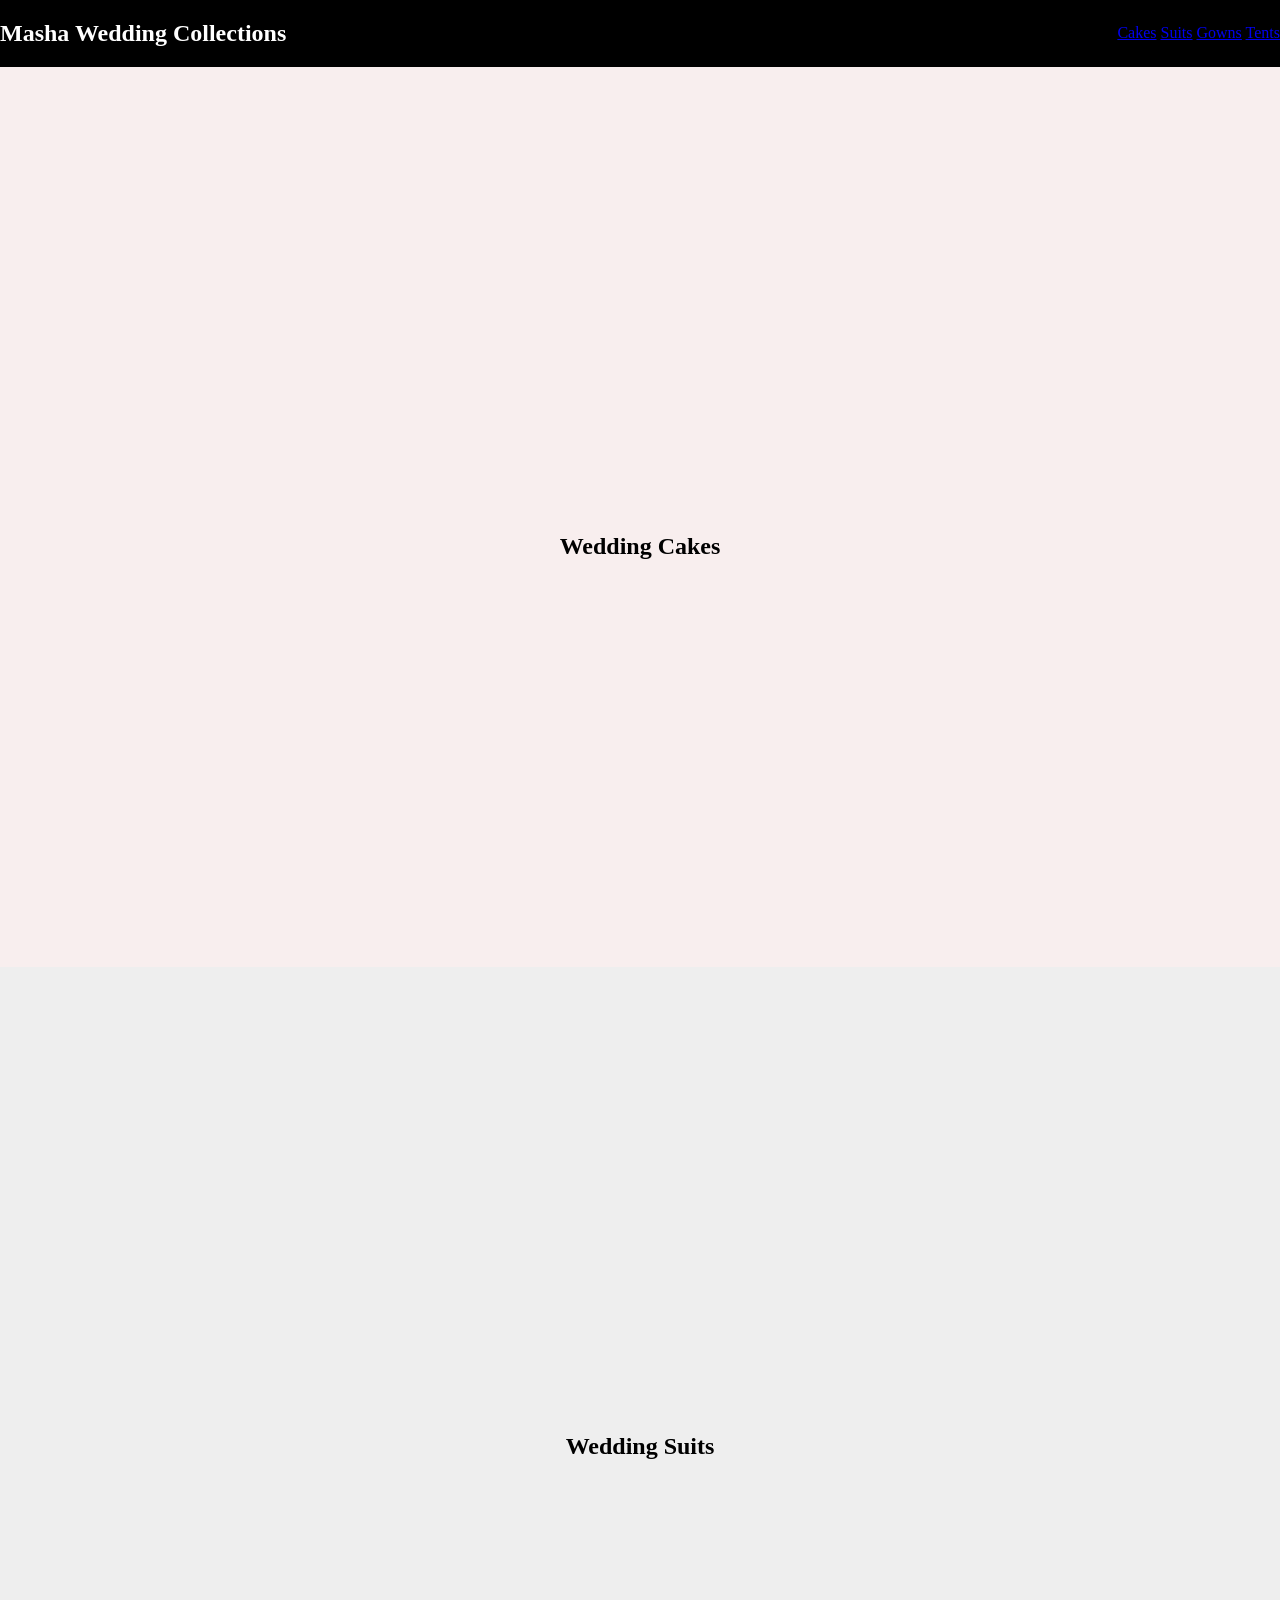
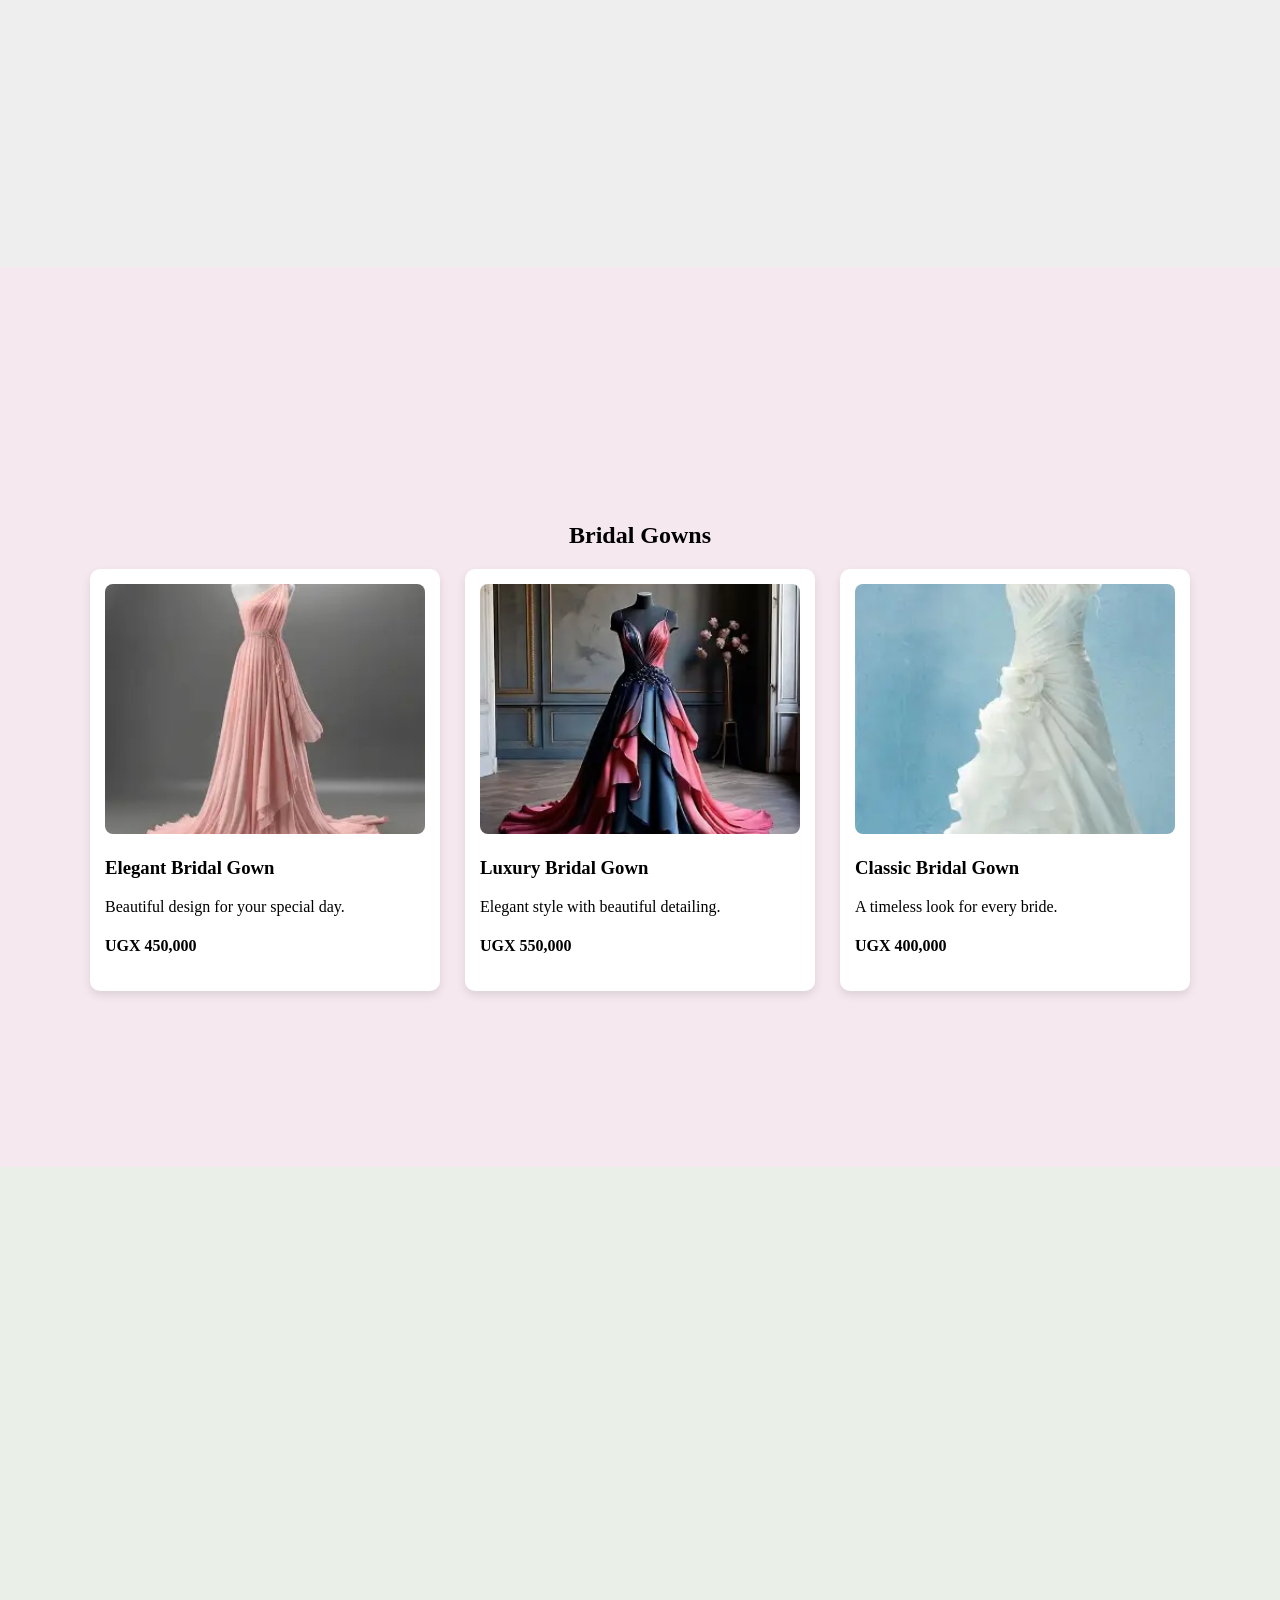
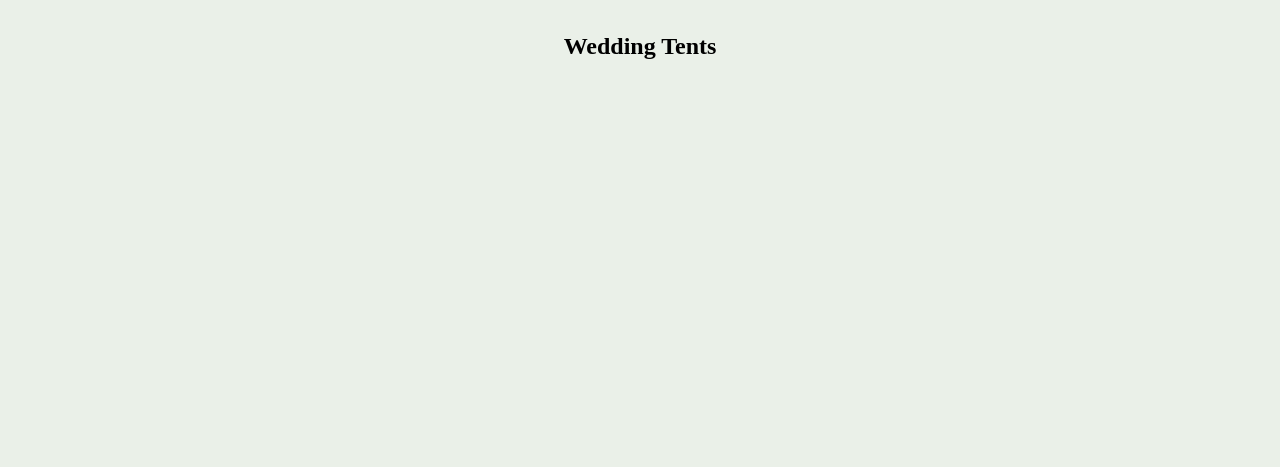
==== collections.html @ 42d1b1e0 "Initial commit: Masha Wedding Collections website" ====
<!DOCTYPE html>
<html lang="en">
<head>
    <meta charset="UTF-8">
    <meta name="viewport" content="width=device-width, initial-scale=1.0">
    <title>Our Collections | Masha Wedding Collections</title>
    <link rel="stylesheet" href="style.css">
</head>
<body>

    <header>
        <h2>Masha Wedding Collections</h2>

        <nav>
            <a href="#cakes">Cakes</a>
            <a href="#suits">Suits</a>
            <a href="#gowns">Gowns</a>
            <a href="#tents">Tents</a>
        </nav>
    </header>

    <main>

        <section id="cakes" class="product-section">
            <h1>Wedding Cakes</h1>
            <!-- Cake products will go here -->
        </section>

        <section id="suits" class="product-section">
            <h1>Wedding Suits</h1>
            <!-- Suit products will go here -->
        </section>

    <section id="gowns" class="product-section">

    <h1>Bridal Gowns</h1>

    <div class="product-grid">

            <div class="product-card">
                <img src="images/im2.jpg" alt="Wedding Gown">
                <h3>Elegant Bridal Gown</h3>
                <p>Beautiful design for your special day.</p>
                <h4>UGX 450,000</h4>
            </div>

            <div class="product-card">
                <img src="images/imag.png" alt="Luxury Wedding Gown">
                <h3>Luxury Bridal Gown</h3>
                <p>Elegant style with beautiful detailing.</p>
                <h4>UGX 550,000</h4>
            </div>

            <div class="product-card">
                <img src="images/image7.png" alt="Classic Wedding Gown">
                <h3>Classic Bridal Gown</h3>
                <p>A timeless look for every bride.</p>
                <h4>UGX 400,000</h4>
            </div>

    </div>

    </section>

        <section id="tents" class="product-section">
            <h1>Wedding Tents</h1>
            <!-- Tent products will go here -->
        </section>

    </main>

</body>
</html>
---- style.css ----
body{
    margin: auto;
    z-index: 1;
}

header {
    display: flex;
    justify-content: space-between;
    align-items: center;
    background-color: black;
    color: white;
}

#logo {
    display: flex;
    align-items: center;
    gap: 10px;
    margin-left: 20px;
}

#logo-image {
    width: 50px;
    height: 50px;
    border-radius: 50%;
}
.nav {
    display: flex;
    gap: 25px;
    margin-right: 20px;
}

.nav a {
    text-decoration: none;
    color: black;
    color: white;
    
}

.collections {
    padding: 60px 5%;
    text-align: center;
}

.collections h2 {
    font-family: Georgia, serif;
    font-size: 32px;
    margin-bottom: 40px;
    color: #8B6F47;
}

.collection-container {
    display: flex;
    justify-content: space-between;
    gap: 25px;
}

.demo {
    flex: 1;
    text-decoration: none;
    color: #333;
    background-color: white;
    border-radius: 10px;
    overflow: hidden;
    box-shadow: 0 4px 12px rgba(0, 0, 0, 0.1);
    transition: transform 0.3s ease;
}

.demo img {
    width: 100%;
    height: 230px;
    object-fit: cover;
    display: block;
}

.demo:hover {
    transform: translateY(-8px);
}

.demo h3 {
    margin-top: 10px;
    font-size: 1.2em;
}

.demo h3 {
    font-family: Georgia, serif;
    font-size: 22px;
    font-weight: 600;
    color: #8B6F47;
    text-transform: uppercase;
    letter-spacing: 2px;
}

.demo p {
    font-family: Arial, sans-serif;
    font-size: 15px;
    line-height: 1.6;
    color: #666;
}

@media (max-width: 768px) {

    .collection-container {
        flex-wrap: wrap;
    }

    .demo {
        flex: 1 1 250px;
    }

}

.hero h1 {
    color: white;
    font-family: Georgia, serif;
    font-size: 45px;
    letter-spacing: 2px;
}

.hero h3 {
    color: #f5d6a0;
    font-family: Georgia, serif;
    font-style: italic;
}

.hero p {
    color: white;
    max-width: 700px;
    line-height: 1.8;
}

.hero {
    min-height: 100vh;
    background-image:
        linear-gradient(rgba(0, 0, 0, 0.5), rgba(0, 0, 0, 0.5)),
        url("images/Uganda elegant wedding sky-blue decoration.jpg");
    background-size: cover;
    background-position: center;
    background-repeat: no-repeat;

    display: flex;
    flex-direction: column;
    justify-content: center;
    align-items: center;
    text-align: center;
    padding: 30px;
    box-sizing: border-box;
}
.hero a {
    display: inline-block;
    padding: 12px 25px;
    text-decoration: none;
    background-color: #b08d57;
    color: white;
    border-radius: 5px;
    margin: 10px;
}

.hero a:hover {
    background-color: #8b6f47;
}

.about {
    padding: 70px 5%;
    text-align: center;
    background-color: #f9f5ef;
}

.about h2 {
    font-family: Georgia, serif;
    font-size: 32px;
    color: #8B6F47;
    margin-bottom: 40px;
}

.about-container {
    display: flex;
    justify-content: space-between;
    gap: 25px;
}

.feature {
    flex: 1;
    padding: 25px;
    background-color: white;
    border-radius: 10px;
    transition: transform 0.3s ease, box-shadow 0.3s ease;
}

.feature:hover {
    transform: translateY(-8px);
    box-shadow: 0 8px 20px rgba(0, 0, 0, 0.15);
}

.feature h3 {
    color: #8B6F47;
    font-family: Georgia, serif;
}

.feature p {
    color: #666;
    line-height: 1.6;
}

.contact {
    padding: 80px 20px;
    background-color: #8B6F47;
    text-align: center;
    color: white;
}

.contact-content {
    max-width: 700px;
    margin: auto;
}

.contact h2 {
    font-family: Georgia, serif;
    font-size: 32px;
    margin-bottom: 20px;
}

.contact p {
    line-height: 1.8;
}

.contact-details {
    margin: 25px 0;
}

.contact-btn {
    display: inline-block;
    padding: 13px 30px;
    background-color: white;
    color: #8B6F47;
    text-decoration: none;
    border-radius: 5px;
    transition: 0.3s ease;
}

.contact-btn:hover {
    background-color: #f5d6a0;
    transform: translateY(-3px);
}

.whatsapp-float {
    position: fixed;
    bottom: 25px;
    right: 25px;

    background-color: #25D366;
    color: white;

    padding: 15px 22px;
    border-radius: 50px;

    text-decoration: none;
    font-weight: bold;

    box-shadow: 0 4px 10px rgba(0, 0, 0, 0.2);

    z-index: 1000;

    transition: 0.3s ease;
}

.whatsapp-float:hover {
    background-color: #50ad09;
    transform: translateY(-5px);
}

.footer {
    background-color: #222;
    color: white;
    padding: 50px 30px 15px;
}

.footer-container {
    display: flex;
    justify-content: space-between;
    gap: 40px;
    flex-wrap: wrap;
}

.footer-container > div {
    flex: 1;
    min-width: 200px;
}

.footer h3 {
    color: #d4af37;
    margin-bottom: 15px;
}

.footer p {
    line-height: 1.6;
    color: #ccc;
}

.footer-links a {
    display: block;
    color: #ccc;
    text-decoration: none;
    margin-bottom: 10px;
}

.footer-links a:hover {
    color: #d4af37;
}

.footer-bottom {
    text-align: center;
    border-top: 1px solid #555;
    margin-top: 35px;
    padding-top: 15px;
}


.product-section {
    min-height: 100vh;
    padding: 100px 40px 40px;
    box-sizing: border-box;

    display: flex;
    flex-direction: column;
    align-items: center;
    justify-content: center;
}

#cakes {
    background-color: #f8eeee;
}

#suits {
    background-color: #eeeeee;
}

#gowns {
    background-color: #f5e8ef;
}

#tents {
    background-color: #eaf0e8;
}

.product-grid {
    display: grid;
    grid-template-columns: repeat(3, 1fr);
    gap: 25px;
    width: 100%;
    max-width: 1100px;
}

.product-card {
    background-color: white;
    padding: 15px;
    border-radius: 10px;
    box-shadow: 0 4px 10px rgba(0, 0, 0, 0.1);

    transition: transform 0.3s ease, box-shadow 0.3s ease;
}

.product-card:hover {
    transform: translateY(-8px);
    box-shadow: 0 10px 20px rgba(0, 0, 0, 0.2);
}

.product-card img {
    width: 100%;
    height: 250px;
    object-fit: cover;
    border-radius: 8px;
}
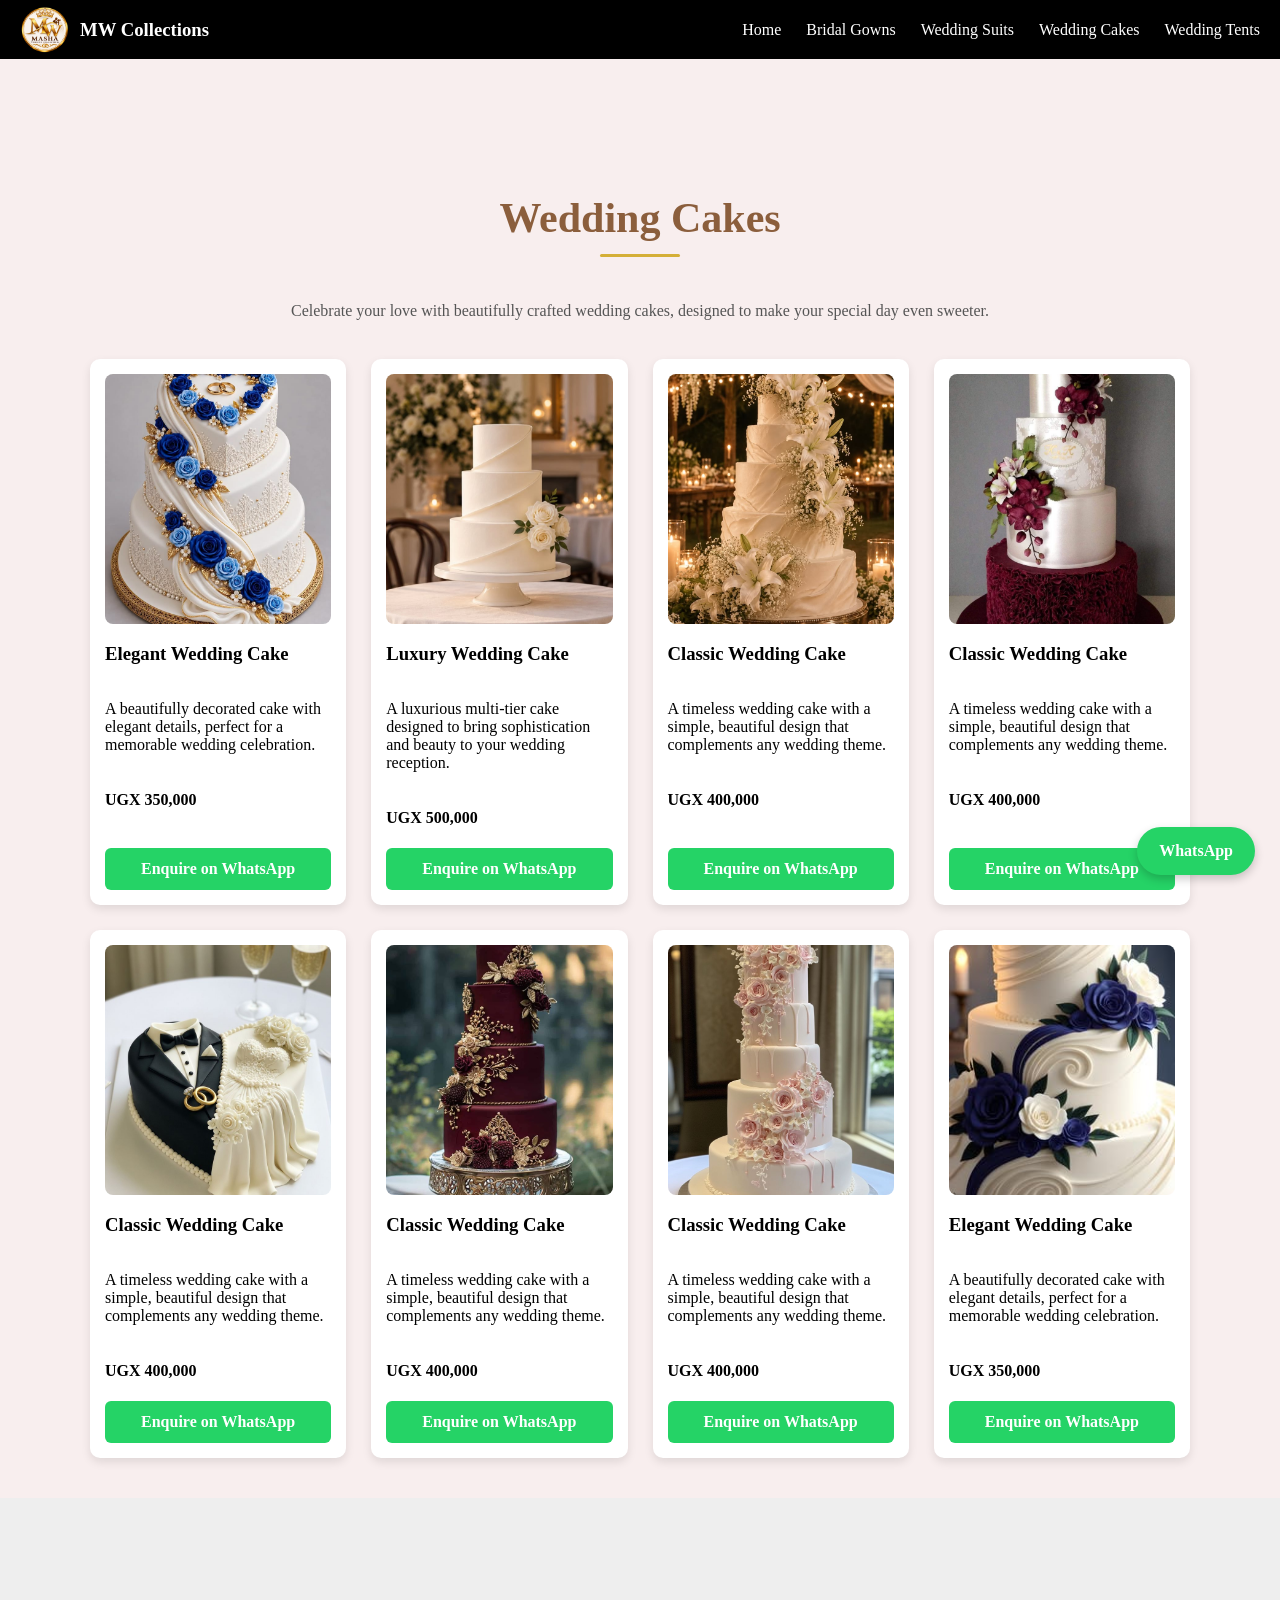
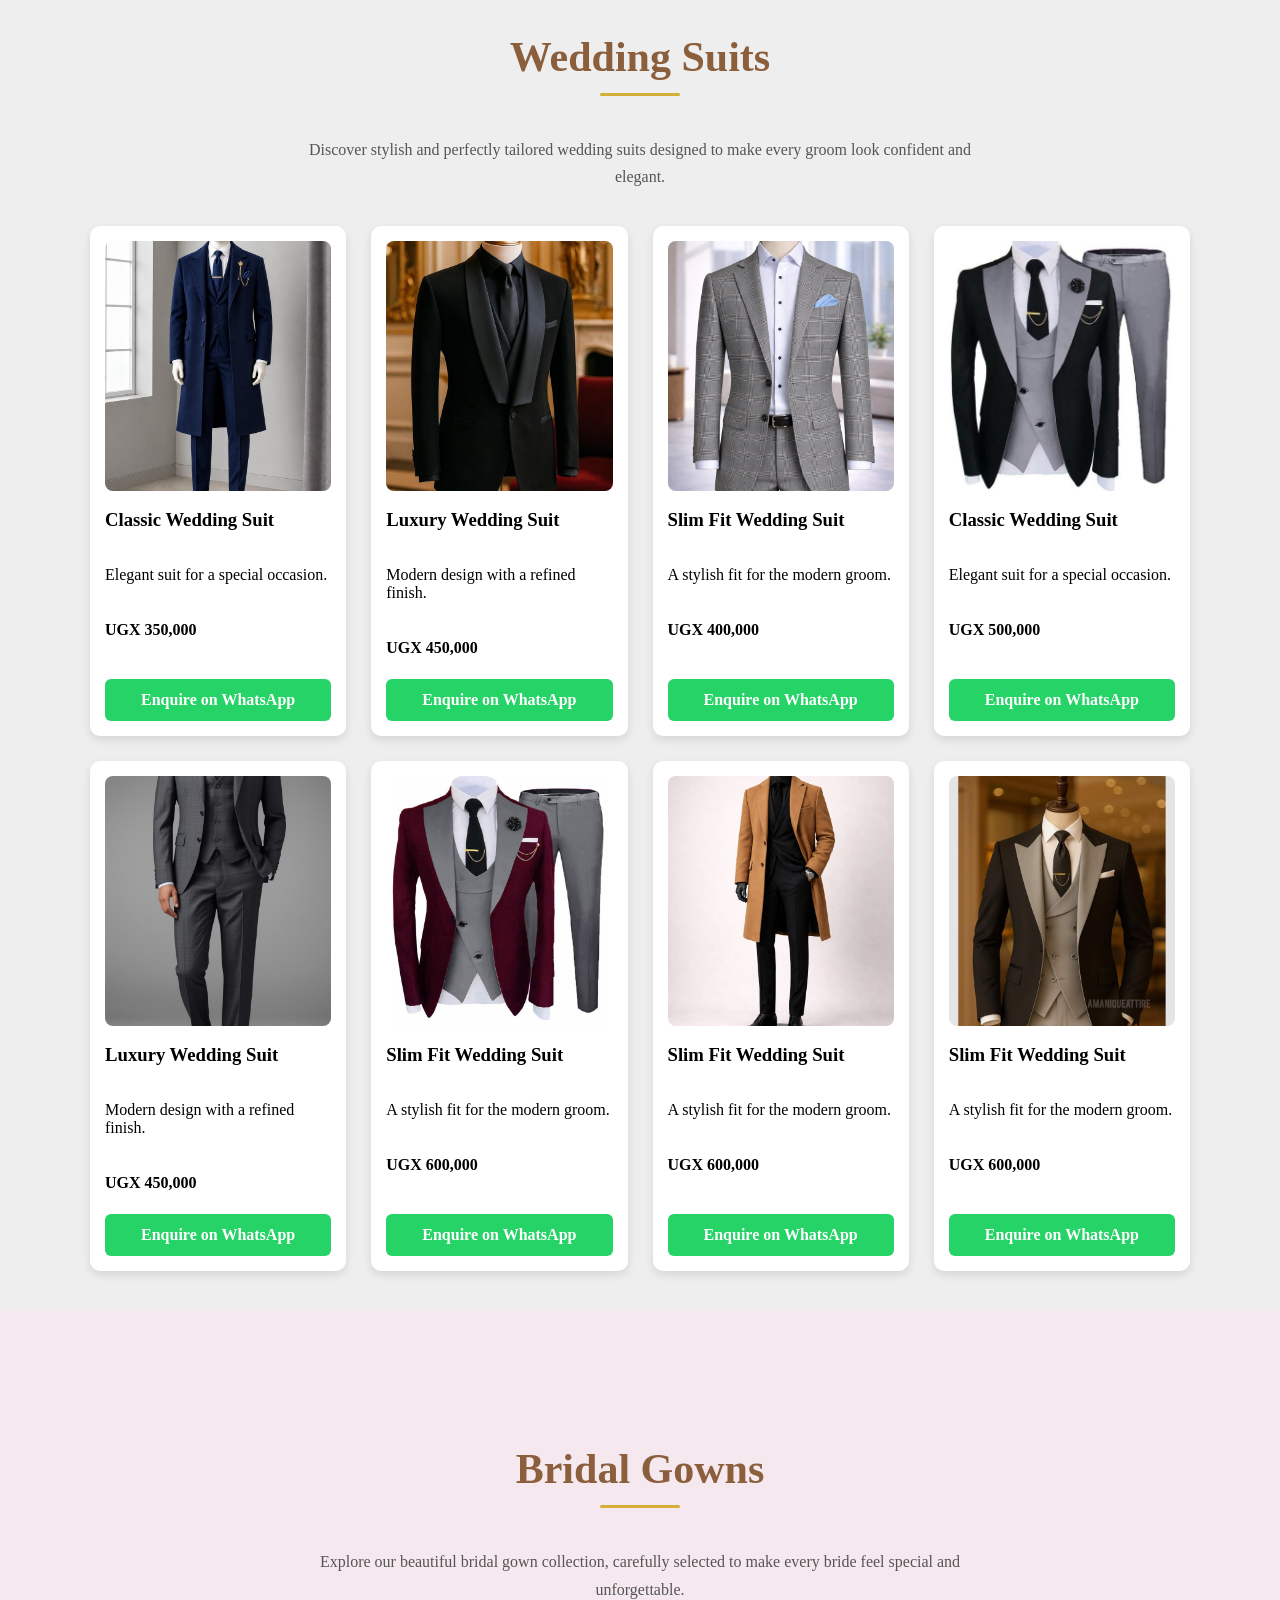
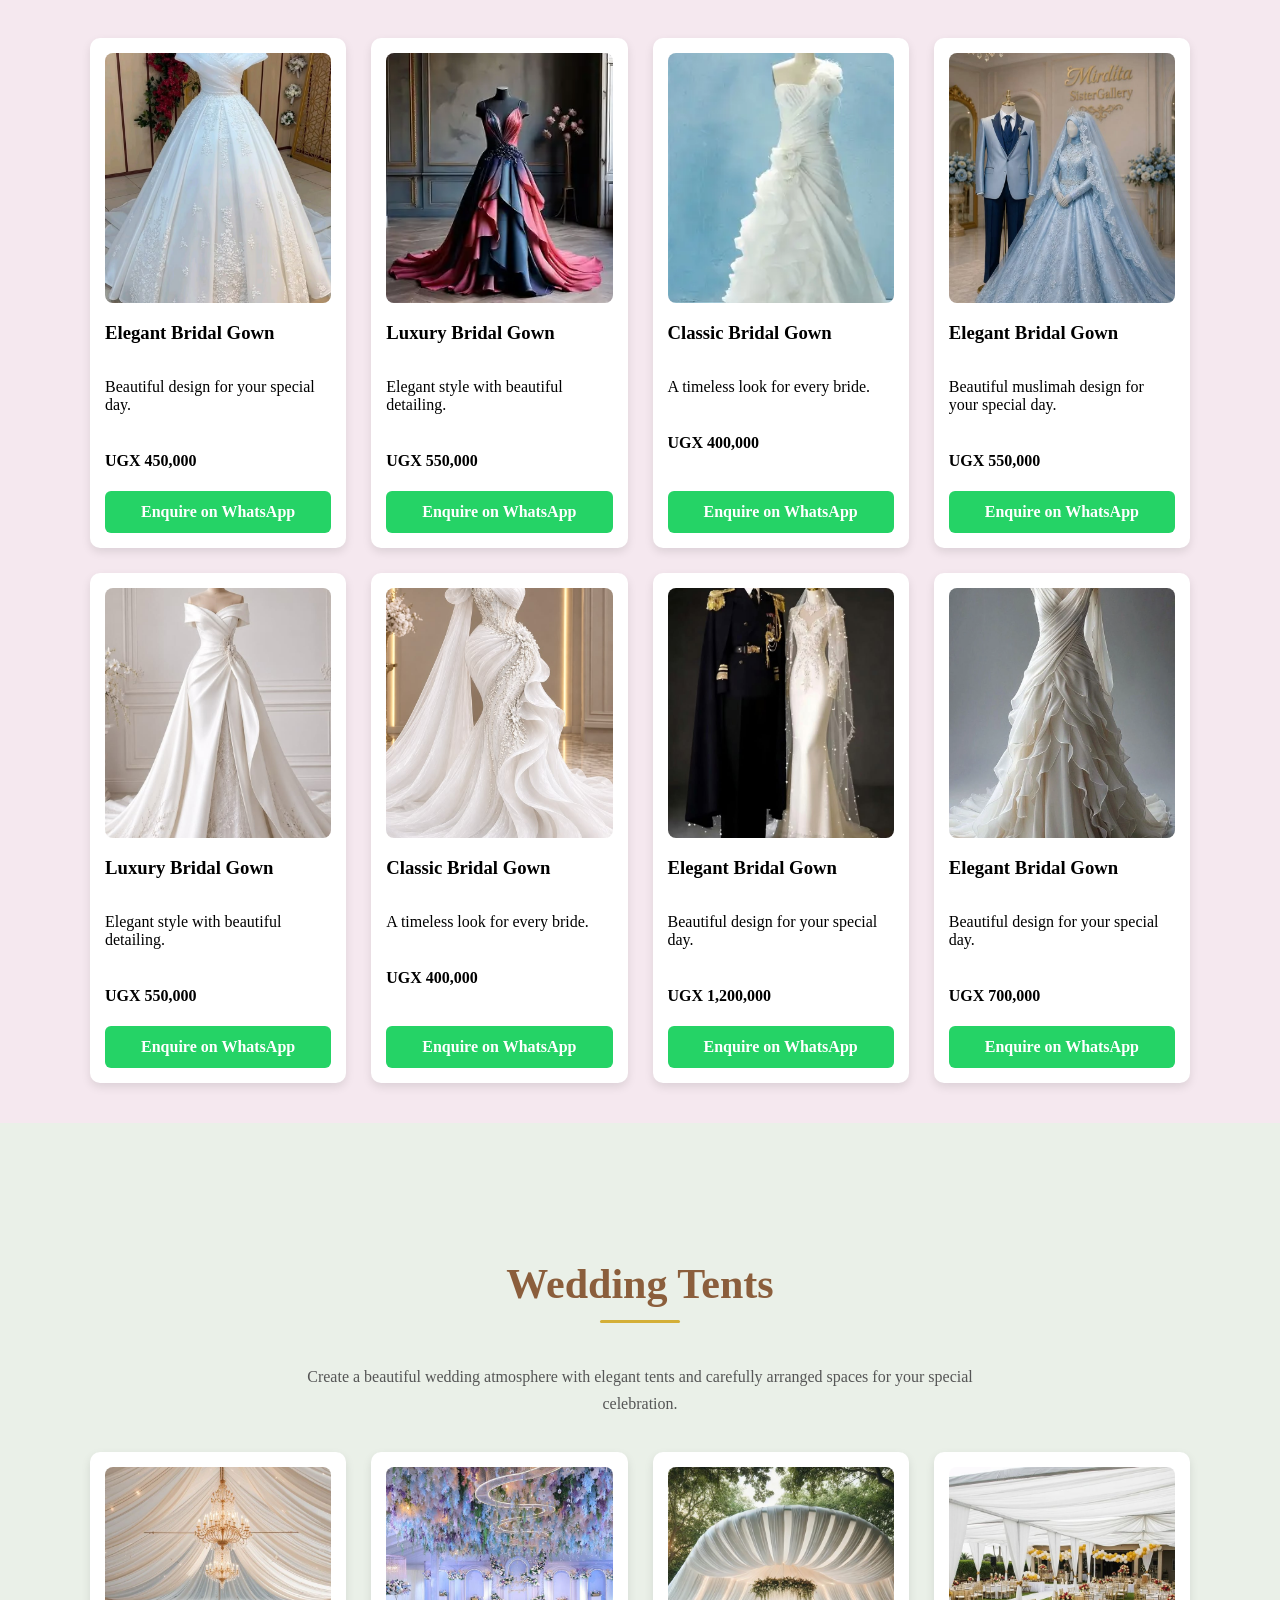
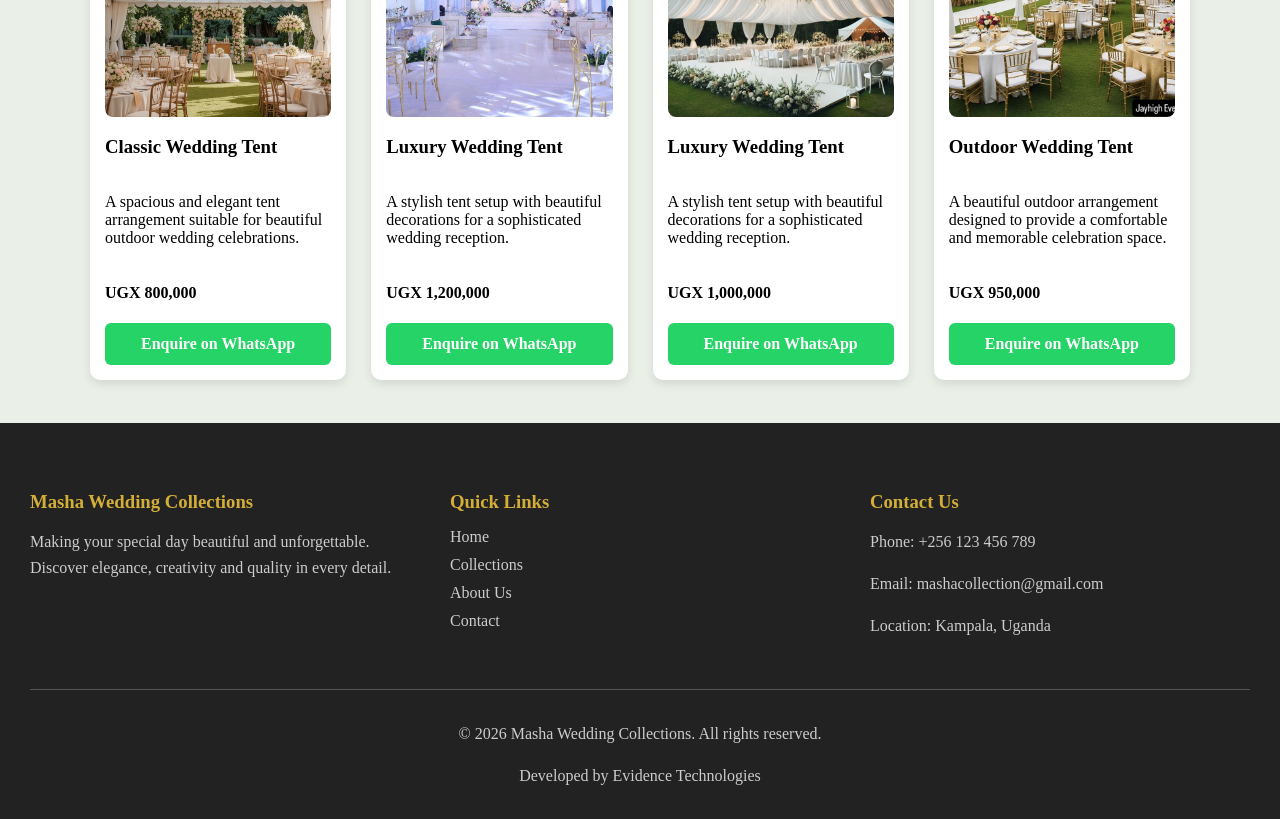
==== commit 649f8174: "Update wedding collections website" ====
--- a/collections.html
+++ b/collections.html
@@ -5,43 +5,274 @@
     <meta name="viewport" content="width=device-width, initial-scale=1.0">
     <title>Our Collections | Masha Wedding Collections</title>
     <link rel="stylesheet" href="style.css">
+    <link rel="icon" href="images/Masha Wedding Crown Emblem.png" type="image/png">
 </head>
 <body>
-
     <header>
-        <h2>Masha Wedding Collections</h2>
-
-        <nav>
-            <a href="#cakes">Cakes</a>
-            <a href="#suits">Suits</a>
-            <a href="#gowns">Gowns</a>
-            <a href="#tents">Tents</a>
+        <div id="logo">
+            <img src="images/Masha Wedding Crown Emblem.png" alt="" id="logo-image">
+            <h3>MW Collections</h3>
+        </div>
+        <nav class="nav">
+            <a href="index.html#home">Home</a>
+            <a href="#gowns">Bridal Gowns</a>
+
+            <a href="#suits">Wedding Suits</a>
+
+            <a href="#cakes">Wedding Cakes</a>
+
+            <a href="#tents">Wedding Tents</a>
         </nav>
     </header>
 
     <main>
 
         <section id="cakes" class="product-section">
-            <h1>Wedding Cakes</h1>
-            <!-- Cake products will go here -->
-        </section>
+
+    <h1 class="reveal">Wedding Cakes</h1>
+    <p class="section-description">
+        Celebrate your love with beautifully crafted wedding cakes,
+        designed to make your special day even sweeter.
+    </p>
+
+    <div class="product-grid">
+
+        <div class="product-card">
+            <img src="images/979110775264175966.jpg" alt="Elegant Wedding Cake">
+            <h3>Elegant Wedding Cake</h3>
+            <p>A beautifully decorated cake with elegant details, perfect for a memorable wedding celebration.</p>
+            <h4>UGX 350,000</h4>
+            <a href="https://wa.me/256748103227?text=Hello%2C%20I%20am%20interested%20in%20the%20Elegant%20Bridal%20Gown."
+            class="enquiry-btn"
+            target="_blank"
+            rel="noopener noreferrer">
+                Enquire on WhatsApp
+            </a>
+        </div>
+
+        <div class="product-card">
+            <img src="images/Wedding cake inspo.jpg" alt="Luxury Wedding Cake">
+            <h3>Luxury Wedding Cake</h3>
+            <p>A luxurious multi-tier cake designed to bring sophistication and beauty to your wedding reception.</p>
+            <h4>UGX 500,000</h4>
+            <a href="https://wa.me/256748103227?text=Hello%2C%20I%20am%20interested%20in%20the%20Elegant%20Bridal%20Gown."
+            class="enquiry-btn"
+            target="_blank"
+            rel="noopener noreferrer">
+                Enquire on WhatsApp
+            </a>
+        </div>
+
+        <div class="product-card">
+            <img src="images/Smooth Wedding Cake for Gift Giving.jpg" alt="Classic Wedding Cake">
+            <h3>Classic Wedding Cake</h3>
+            <p>A timeless wedding cake with a simple, beautiful design that complements any wedding theme.</p>
+            <h4>UGX 400,000</h4>
+            <a href="https://wa.me/256748103227?text=Hello%2C%20I%20am%20interested%20in%20the%20Elegant%20Bridal%20Gown."
+            class="enquiry-btn"
+            target="_blank"
+            rel="noopener noreferrer">
+                Enquire on WhatsApp
+            </a>
+        </div>
+        <div class="product-card">
+            <img src="images/Chic and Elegant Wedding Cake Ideas We are….jpg" alt="Classic Wedding Cake">
+            <h3>Classic Wedding Cake</h3>
+            <p>A timeless wedding cake with a simple, beautiful design that complements any wedding theme.</p>
+            <h4>UGX 400,000</h4>
+            <a href="https://wa.me/256748103227?text=Hello%2C%20I%20am%20interested%20in%20the%20Elegant%20Bridal%20Gown."
+            class="enquiry-btn"
+            target="_blank"
+            rel="noopener noreferrer">
+                Enquire on WhatsApp
+            </a>
+        </div>
+        <div class="product-card">
+            <img src="images\Cake2.jpg" alt="Classic Wedding Cake">
+            <h3>Classic Wedding Cake</h3>
+            <p>A timeless wedding cake with a simple, beautiful design that complements any wedding theme.</p>
+            <h4>UGX 400,000</h4>
+            <a href="https://wa.me/256748103227?text=Hello%2C%20I%20am%20interested%20in%20the%20Elegant%20Bridal%20Gown."
+            class="enquiry-btn"
+            target="_blank"
+            rel="noopener noreferrer">
+                Enquire on WhatsApp
+            </a>
+        </div>
+        <div class="product-card">
+            <img src="images\A Slice of the Past_ 17 Vintage Wedding Cakes for Modern Love Stories.jpg" alt="Classic Wedding Cake">
+            <h3>Classic Wedding Cake</h3>
+            <p>A timeless wedding cake with a simple, beautiful design that complements any wedding theme.</p>
+            <h4>UGX 400,000</h4>
+            <a href="https://wa.me/256748103227?text=Hello%2C%20I%20am%20interested%20in%20the%20Elegant%20Bridal%20Gown."
+            class="enquiry-btn"
+            target="_blank"
+            rel="noopener noreferrer">
+                Enquire on WhatsApp
+            </a>
+        </div>
+        <div class="product-card">
+            <img src="images\100+ Cascading Wedding Bouquet Ideas.jpg" alt="Classic Wedding Cake">
+            <h3>Classic Wedding Cake</h3>
+            <p>A timeless wedding cake with a simple, beautiful design that complements any wedding theme.</p>
+            <h4>UGX 400,000</h4>
+            <a href="https://wa.me/256748103227?text=Hello%2C%20I%20am%20interested%20in%20the%20Elegant%20Bridal%20Gown."
+            class="enquiry-btn" 
+            target="_blank"
+            rel="noopener noreferrer">
+                Enquire on WhatsApp
+            </a>
+        </div>
+        <div class="product-card">
+            <img src="images/806707352052348955.jpg" alt="Elegant Wedding Cake">
+            <h3>Elegant Wedding Cake</h3>
+            <p>A beautifully decorated cake with elegant details, perfect for a memorable wedding celebration.</p>
+            <h4>UGX 350,000</h4>
+            <a href="https://wa.me/256748103227?text=Hello%2C%20I%20am%20interested%20in%20the%20Elegant%20Bridal%20Gown."
+            class="enquiry-btn"
+            target="_blank"
+            rel="noopener noreferrer">
+                Enquire on WhatsApp
+            </a>
+        </div>
+
+    </div>
+    </section>
 
         <section id="suits" class="product-section">
-            <h1>Wedding Suits</h1>
-            <!-- Suit products will go here -->
-        </section>
+
+    <h1 class="reveal">Wedding Suits</h1>
+    <p class="section-description">
+        Discover stylish and perfectly tailored wedding suits
+        designed to make every groom look confident and elegant.
+    </p>
+
+    <div class="product-grid">
+
+        <div class="product-card">
+            <img src="images/Navy color Suit.jpg" alt="Classic Wedding Suit">
+            <h3>Classic Wedding Suit</h3>
+            <p>Elegant suit for a special occasion.</p>
+            <h4>UGX 350,000</h4>
+            <a href="https://wa.me/256748103227?text=Hello%2C%20I%20am%20interested%20in%20the%20Elegant%20Bridal%20Gown."
+            class="enquiry-btn"
+            target="_blank"
+            rel="noopener noreferrer">
+                Enquire on WhatsApp
+            </a>
+        </div>
+
+        <div class="product-card">
+            <img src="images/Classic Black Shawl Lapel Tuxedo _ Elegant Satin Collar Dinner Suit by TEXTHRIVE (1).jpg" alt="Luxury Wedding Suit">
+            <h3>Luxury Wedding Suit</h3>
+            <p>Modern design with a refined finish.</p>
+            <h4>UGX 450,000</h4>
+            <a href="https://wa.me/256748103227?text=Hello%2C%20I%20am%20interested%20in%20the%20Elegant%20Bridal%20Gown."
+            class="enquiry-btn"
+            target="_blank"
+            rel="noopener noreferrer">
+                Enquire on WhatsApp
+            </a>
+        </div>
+
+        <div class="product-card">
+            <img src="images\Suits.jpg" alt="Slim Fit Wedding Suit">
+            <h3>Slim Fit Wedding Suit</h3>
+            <p>A stylish fit for the modern groom.</p>
+            <h4>UGX 400,000</h4>
+            <a href="https://wa.me/256748103227?text=Hello%2C%20I%20am%20interested%20in%20the%20Elegant%20Bridal%20Gown."
+            class="enquiry-btn"
+            target="_blank"
+            rel="noopener noreferrer">
+                Enquire on WhatsApp
+            </a>
+        </div>
+        <div class="product-card">
+            <img src="images/super.jpg" alt="Classic Wedding Suit">
+            <h3>Classic Wedding Suit</h3>
+            <p>Elegant suit for a special occasion.</p>
+            <h4>UGX 500,000</h4>
+            <a href="https://wa.me/256748103227?text=Hello%2C%20I%20am%20interested%20in%20the%20Classic%20Wedding%20Suit."
+                class="enquiry-btn"
+                target="_blank"
+                rel="noopener noreferrer">
+                Enquire on WhatsApp
+            </a>
+        </div>
+        <div class="product-card">
+            <img src="images/Classic Wedding Suits _ One-Button Blazer + Vest for Groomsmen.jpg" alt="Luxury Wedding Suit">
+            <h3>Luxury Wedding Suit</h3>
+            <p>Modern design with a refined finish.</p>
+            <h4>UGX 450,000</h4>
+            <a href="https://wa.me/256748103227?text=Hello%2C%20I%20am%20interested%20in%20the%20Luxury%20Wedding%20Suit."
+                class="enquiry-btn"
+                target="_blank"
+                rel="noopener noreferrer">
+                Enquire on WhatsApp
+            </a>
+        </div>
+        <div class="product-card">
+            <img src="images/Top offer of the season! Men's Luxury Designer….jpg" alt="Slim Fit Wedding Suit">
+            <h3>Slim Fit Wedding Suit</h3>
+            <p>A stylish fit for the modern groom.</p>
+            <h4>UGX 600,000</h4>
+            <a href="https://wa.me/256748103227?text=Hello%2C%20I%20am%20interested%20in%20the%20Slim%20Fit%20Wedding%20Suit."
+                class="enquiry-btn"
+                target="_blank"
+                rel="noopener noreferrer">
+                Enquire on WhatsApp
+            </a>
+        </div>
+        <div class="product-card">
+            <img src="images/817544138650448235.jpg" alt="Slim Fit Wedding Suit">
+            <h3>Slim Fit Wedding Suit</h3>
+            <p>A stylish fit for the modern groom.</p>
+            <h4>UGX 600,000</h4>
+            <a href="https://wa.me/256748103227?text=Hello%2C%20I%20am%20interested%20in%20the%20Slim%20Fit%20Wedding%20Suit."
+                class="enquiry-btn"
+                target="_blank"
+                rel="noopener noreferrer">
+                Enquire on WhatsApp
+            </a>
+        </div>
+        <div class="product-card">
+            <img src="images\876864989966545356.jpg" alt="Slim Fit Wedding Suit">
+            <h3>Slim Fit Wedding Suit</h3>
+            <p>A stylish fit for the modern groom.</p>
+            <h4>UGX 600,000</h4>
+            <a href="https://wa.me/256748103227?text=Hello%2C%20I%20am%20interested%20in%20the%20Slim%20Fit%20Wedding%20Suit."
+                class="enquiry-btn"
+                target="_blank"
+                rel="noopener noreferrer">
+                Enquire on WhatsApp
+            </a>
+        </div>
+
+    </div>
+
+</section>
 
     <section id="gowns" class="product-section">
 
-    <h1>Bridal Gowns</h1>
+    <h1 class="reveal">Bridal Gowns</h1>
+    <p class="section-description">
+        Explore our beautiful bridal gown collection, carefully
+        selected to make every bride feel special and unforgettable.
+    </p>
 
     <div class="product-grid">
 
-            <div class="product-card">
-                <img src="images/im2.jpg" alt="Wedding Gown">
+            <div class="product-card reveal">
+                <img src="images/772085929926061690.jpg" alt="Wedding Gown">
                 <h3>Elegant Bridal Gown</h3>
                 <p>Beautiful design for your special day.</p>
                 <h4>UGX 450,000</h4>
+                <a href="https://wa.me/256748103227?text=Hello%2C%20I%20am%20interested%20in%20the%20Elegant%20Bridal%20Gown."
+                class="enquiry-btn"
+                target="_blank"
+                rel="noopener noreferrer">
+                    Enquire on WhatsApp
+                </a>
             </div>
 
             <div class="product-card">
@@ -49,6 +280,12 @@
                 <h3>Luxury Bridal Gown</h3>
                 <p>Elegant style with beautiful detailing.</p>
                 <h4>UGX 550,000</h4>
+                <a href="https://wa.me/256748103227?text=Hello%2C%20I%20am%20interested%20in%20the%20Luxury%20Bridal%20Gown."
+                class="enquiry-btn"
+                target="_blank"
+                rel="noopener noreferrer">
+                    Enquire on WhatsApp
+                </a>
             </div>
 
             <div class="product-card">
@@ -56,18 +293,206 @@
                 <h3>Classic Bridal Gown</h3>
                 <p>A timeless look for every bride.</p>
                 <h4>UGX 400,000</h4>
+                <a href="https://wa.me/256748103227?text=Hello%2C%20I%20am%20interested%20in%20the%20Elegant%20Bridal%20Gown."
+            class="enquiry-btn"
+            target="_blank"
+            rel="noopener noreferrer">
+                Enquire on WhatsApp
+            </a>
+            </div>
+            <div class="product-card">
+                <img src="images/Wedding dress muslimah.jpg" alt="Wedding Gown">
+                <h3>Elegant Bridal Gown</h3>
+                <p>Beautiful muslimah design for your special day.</p>
+                <h4>UGX 550,000</h4>
+                <a href="https://wa.me/256748103227?text=Hello%2C%20I%20am%20interested%20in%20the%20Elegant%20Bridal%20Gown."
+                class="enquiry-btn"
+                target="_blank"
+                rel="noopener noreferrer">
+                    Enquire on WhatsApp
+                </a>
+            </div>
+
+            <div class="product-card">
+                <img src="images/568368415496621477.jpg" alt="Luxury Wedding Gown">
+                <h3>Luxury Bridal Gown</h3>
+                <p>Elegant style with beautiful detailing.</p>
+                <h4>UGX 550,000</h4>
+                <a href="https://wa.me/256748103227?text=Hello%2C%20I%20am%20interested%20in%20the%20Elegant%20Bridal%20Gown."
+                class="enquiry-btn"
+                target="_blank"
+                rel="noopener noreferrer">
+                    Enquire on WhatsApp
+                </a>
+            </div>
+
+            <div class="product-card">
+                <img src="images/698832067229133248.jpg" alt="Classic Wedding Gown">
+                <h3>Classic Bridal Gown</h3>
+                <p>A timeless look for every bride.</p>
+                <h4>UGX 400,000</h4>
+                <a href="https://wa.me/256748103227?text=Hello%2C%20I%20am%20interested%20in%20the%20Elegant%20Bridal%20Gown."
+                class="enquiry-btn"
+                target="_blank"
+                rel="noopener noreferrer">
+                    Enquire on WhatsApp
+                </a>
+            </div>
+            <div class="product-card">
+                <img src="images\616148792818031139.jpg" alt="Wedding Gown">
+                <h3>Elegant Bridal Gown</h3>
+                <p>Beautiful design for your special day.</p>
+                <h4>UGX 1,200,000</h4>
+                <a href="https://wa.me/256748103227?text=Hello%2C%20I%20am%20interested%20in%20the%20Elegant%20Bridal%20Gown."
+                class="enquiry-btn"
+                target="_blank"
+                rel="noopener noreferrer">
+                    Enquire on WhatsApp
+                </a>
+            </div>
+            <div class="product-card">
+                <img src="images/image6.jpg" alt="Wedding Gown">
+                <h3>Elegant Bridal Gown</h3>
+                <p>Beautiful design for your special day.</p>
+                <h4>UGX 700,000</h4>
+                <a href="https://wa.me/256748103227?text=Hello%2C%20I%20am%20interested%20in%20the%20Elegant%20Bridal%20Gown."
+                class="enquiry-btn"
+                target="_blank"
+                rel="noopener noreferrer">
+                    Enquire on WhatsApp
+                </a>
             </div>
 
     </div>
 
     </section>
-
-        <section id="tents" class="product-section">
-            <h1>Wedding Tents</h1>
-            <!-- Tent products will go here -->
-        </section>
+<section id="tents" class="product-section">
+
+    <h1 class="reveal">Wedding Tents</h1>
+    <p class="section-description">
+        Create a beautiful wedding atmosphere with elegant tents
+        and carefully arranged spaces for your special celebration.
+    </p>
+
+    <div class="product-grid">
+
+        <div class="product-card">
+            <img src="images/959055683217597929.jpg" alt="Classic Wedding Tent">
+            <h3>Classic Wedding Tent</h3>
+            <p>A spacious and elegant tent arrangement suitable for beautiful outdoor wedding celebrations.</p>
+            <h4>UGX 800,000</h4>
+            <a href="https://wa.me/256748103227?text=Hello%2C%20I%20am%20interested%20in%20the%20Elegant%20Bridal%20Gown."
+            class="enquiry-btn"
+            target="_blank"
+            rel="noopener noreferrer">
+                Enquire on WhatsApp
+            </a>
+        </div>
+
+        <div class="product-card">
+            <img src="images/Uganda elegant wedding sky-blue decoration.jpg" alt="Luxury Wedding Tent">
+            <h3>Luxury Wedding Tent</h3>
+            <p>A stylish tent setup with beautiful decorations for a sophisticated wedding reception.</p>
+            <h4>UGX 1,200,000</h4>
+            <a href="https://wa.me/256748103227?text=Hello%2C%20I%20am%20interested%20in%20the%20Elegant%20Bridal%20Gown."
+            class="enquiry-btn"
+            target="_blank"
+            rel="noopener noreferrer">
+                Enquire on WhatsApp
+            </a>
+        </div>
+        <div class="product-card">
+            <img src="images/Wedding Tent.jpg" alt="Luxury Wedding Tent">
+            <h3>Luxury Wedding Tent</h3>
+            <p>A stylish tent setup with beautiful decorations for a sophisticated wedding reception.</p>
+            <h4>UGX 1,000,000</h4>
+            <a href="https://wa.me/256748103227?text=Hello%2C%20I%20am%20interested%20in%20the%20Elegant%20Bridal%20Gown."
+            class="enquiry-btn"
+            target="_blank"
+            rel="noopener noreferrer">
+                Enquire on WhatsApp
+            </a>
+        </div>
+
+        <div class="product-card">
+            <img src="images/The goal when we decorate is not just to make your….jpg" alt="Outdoor Wedding Tent">
+            <h3>Outdoor Wedding Tent</h3>
+            <p>A beautiful outdoor arrangement designed to provide a comfortable and memorable celebration space.</p>
+            <h4>UGX 950,000</h4>
+            <a href="https://wa.me/256748103227?text=Hello%2C%20I%20am%20interested%20in%20the%20Elegant%20Bridal%20Gown."
+            class="enquiry-btn"
+            target="_blank"
+            rel="noopener noreferrer">
+                Enquire on WhatsApp
+            </a>
+        </div>
+
+    </div>
+</section>
 
     </main>
-
+    <footer class="footer">
+    <div class="footer-container">
+
+        <div class="footer-about">
+            <h3>Masha Wedding Collections</h3>
+            <p>Making your special day beautiful and unforgettable. Discover elegance, creativity and quality in every detail.</p>
+        </div>
+
+        <div class="footer-links">
+            <h3>Quick Links</h3>
+            <a href="index.html#home">Home</a>
+            <a href="index.html#collections">Collections</a>
+            <a href="index.html#about">About Us</a>
+            <a href="index.html#contact">Contact</a>
+        </div>
+
+        <div class="footer-contact">
+            <h3>Contact Us</h3>
+            <p>Phone: +256 123 456 789</p>
+            <p>Email: mashacollection@gmail.com</p>
+            <p>Location: Kampala, Uganda</p>
+        </div>
+
+    </div>
+
+    <div class="footer-bottom">
+        <p>&copy; 2026 Masha Wedding Collections. All rights reserved.</p>
+        <p>Developed by Evidence Technologies</p>
+    </div>
+    </footer>
+    <a href="https://wa.me/256748103227?text=Hello%20Masha%20Wedding%20Collections"
+    class="whatsapp-float"
+    target="_blank"
+    rel="noopener noreferrer"
+    aria-label="Contact us on WhatsApp">
+
+        <span>WhatsApp</span>
+
+    </a>
+    <script>
+    const observer = new IntersectionObserver((entries) => {
+
+        entries.forEach((entry) => {
+
+            if (entry.isIntersecting) {
+                entry.target.classList.add("show");
+
+                observer.unobserve(entry.target);
+            }
+
+        });
+
+    }, {
+        threshold: 0.15
+    });
+
+    document.querySelectorAll(".reveal").forEach((element) => {
+        observer.observe(element);
+    });
+</script>
 </body>
-</html>+</html>
+
+
+
--- a/style.css
+++ b/style.css
@@ -9,6 +9,9 @@
     align-items: center;
     background-color: black;
     color: white;
+    position: sticky;
+    top: 0;
+    z-index: 1000;
 }
 
 #logo {
@@ -344,7 +347,7 @@
 
 .product-grid {
     display: grid;
-    grid-template-columns: repeat(3, 1fr);
+    grid-template-columns: repeat(auto-fit, minmax(250px, 1fr));
     gap: 25px;
     width: 100%;
     max-width: 1100px;
@@ -369,4 +372,121 @@
     height: 250px;
     object-fit: cover;
     border-radius: 8px;
+}
+
+.section-description {
+    max-width: 700px;
+    text-align: center;
+    line-height: 1.7;
+    margin: 15px auto 35px;
+    color: #555;
+}
+
+.enquiry-btn {
+    display: inline-block;
+    background-color: #25D366;
+    color: white;
+    text-decoration: none;
+    padding: 12px 18px;
+    border-radius: 6px;
+    font-weight: bold;
+    text-align: center;
+    margin-top: 12px;
+
+    transition: background-color 0.3s ease,
+                transform 0.3s ease;
+}
+
+.enquiry-btn:hover {
+    background-color: #128C7E;
+    transform: translateY(-3px);
+}
+
+.product-card {
+    display: flex;
+    flex-direction: column;
+}
+
+.product-card .enquiry-btn {
+    margin-top: auto;
+}
+
+
+.product-section > h1 {
+    font-size: 42px;
+    font-family: Georgia, serif;
+    font-weight: bold;
+    color: #8b5e3c;
+    text-align: center;
+    margin-bottom: 10px;
+    position: relative;
+    padding-bottom: 15px;
+}
+
+.product-section > h1::after {
+    content: "";
+    display: block;
+    width: 80px;
+    height: 3px;
+    background-color: #d4af37;
+    margin: 12px auto 0;
+    border-radius: 5px;
+}
+
+
+/* Initial hidden state */
+.reveal {
+    opacity: 0;
+    transform: translateY(35px);
+    transition: opacity 0.8s ease, transform 0.8s ease;
+}
+
+/* Visible state */
+.reveal.show {
+    opacity: 1;
+    transform: translateY(0);
+}
+
+.product-card:nth-child(1) {
+    transition-delay: 0.1s;
+}
+
+.product-card:nth-child(2) {
+    transition-delay: 0.25s;
+}
+
+.product-card:nth-child(3) {
+    transition-delay: 0.4s;
+}
+.product-card:nth-child(4) {
+    transition-delay: 0.55s;
+}
+.product-card:nth-child(5) {
+    transition-delay: 0.7s;
+}
+.product-card:nth-child(6) {
+    transition-delay: 0.85s;
+}
+
+
+.product-card {
+    overflow: hidden;
+}
+
+.product-card img {
+    transition: transform 0.5s ease;
+}
+
+.product-card:hover img {
+    transform: scale(1.06);
+}
+
+
+@media (prefers-reduced-motion: reduce) {
+    .reveal,
+    .product-card,
+    .product-card img {
+        transition: none;
+        transform: none;
+    }
 }
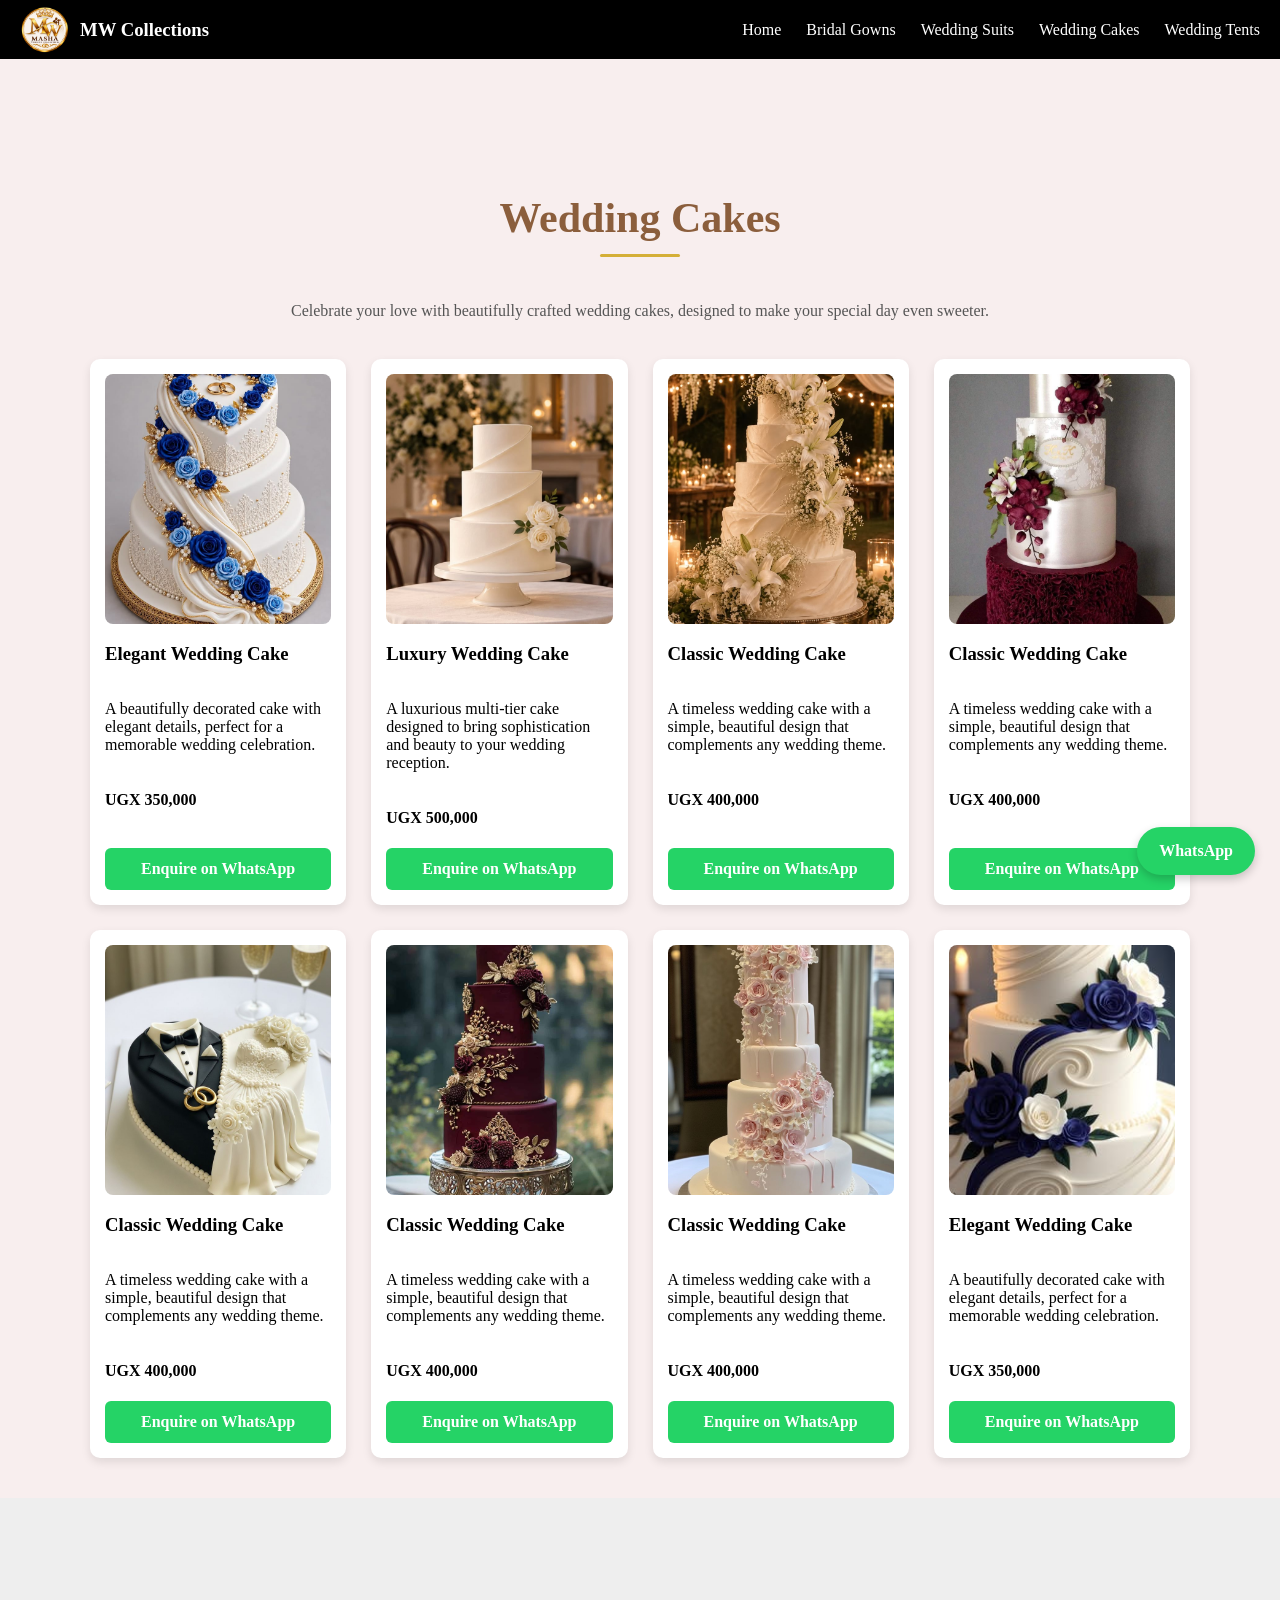
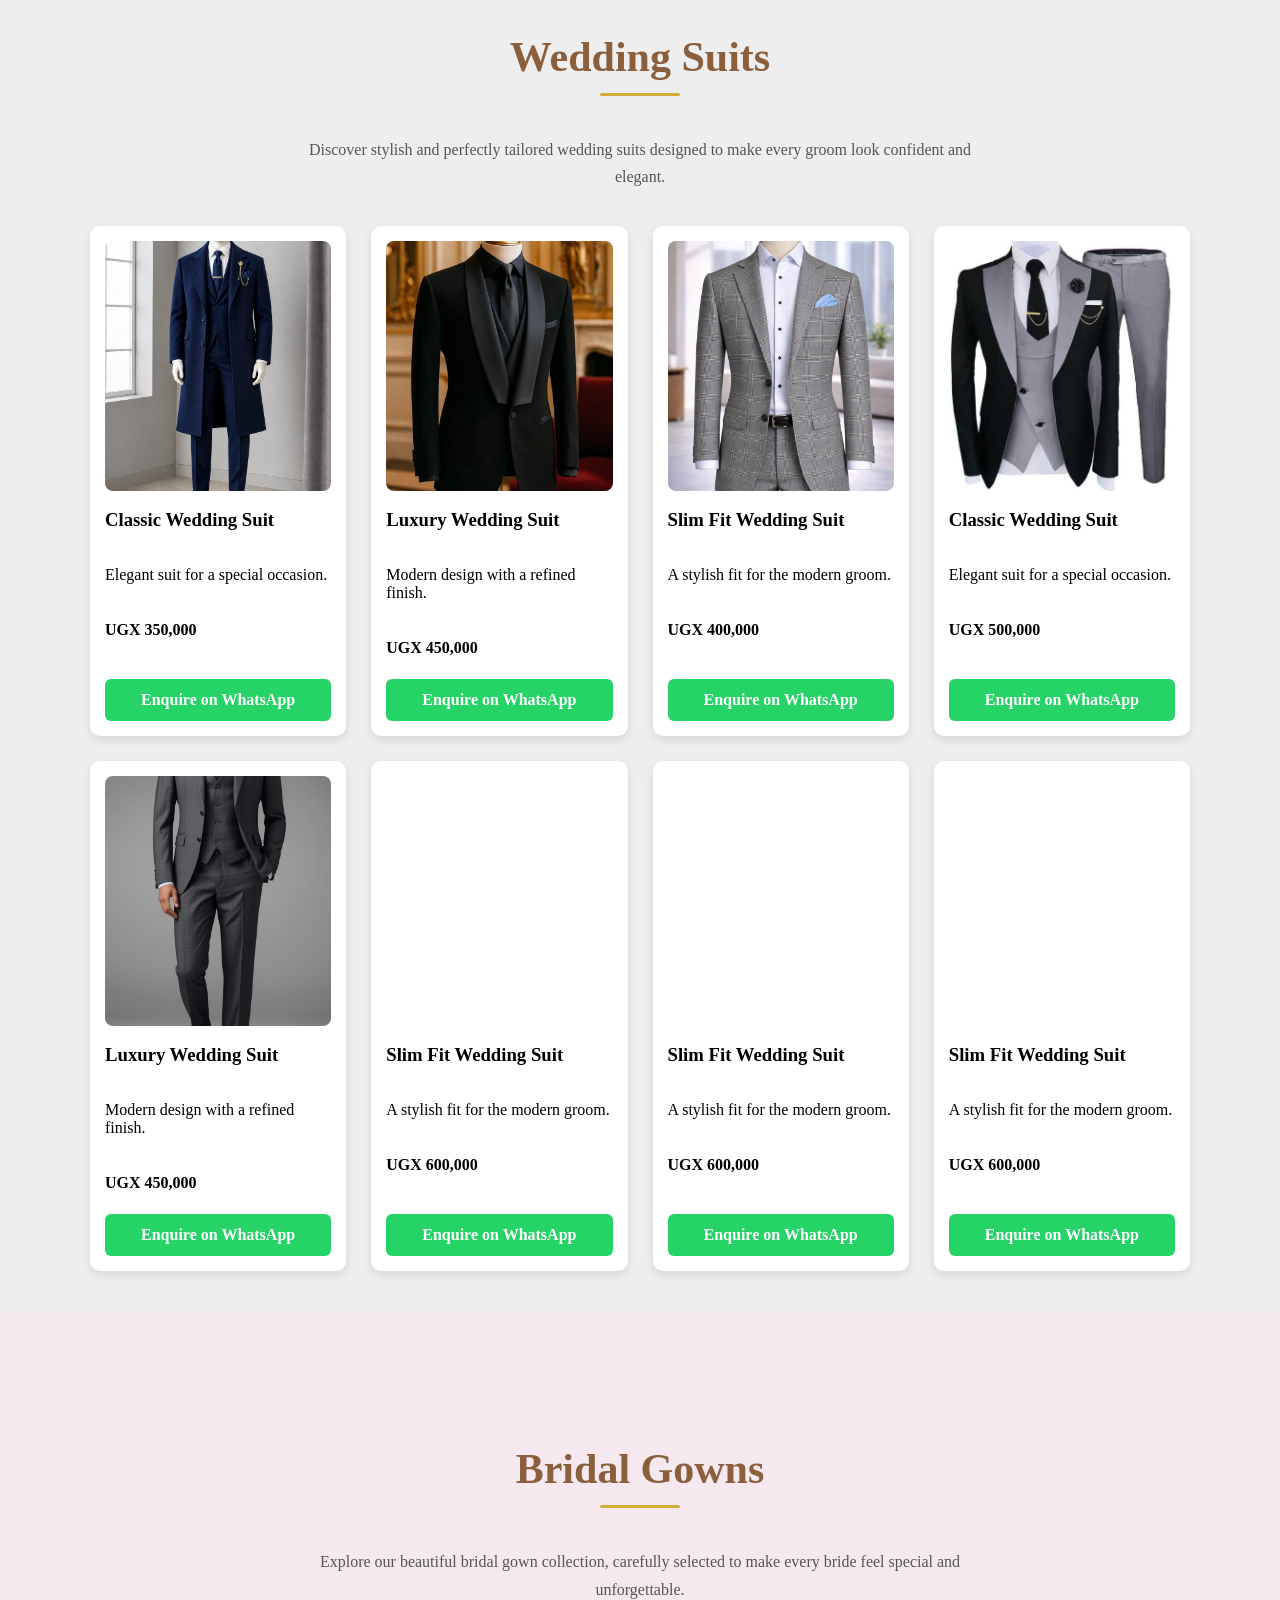
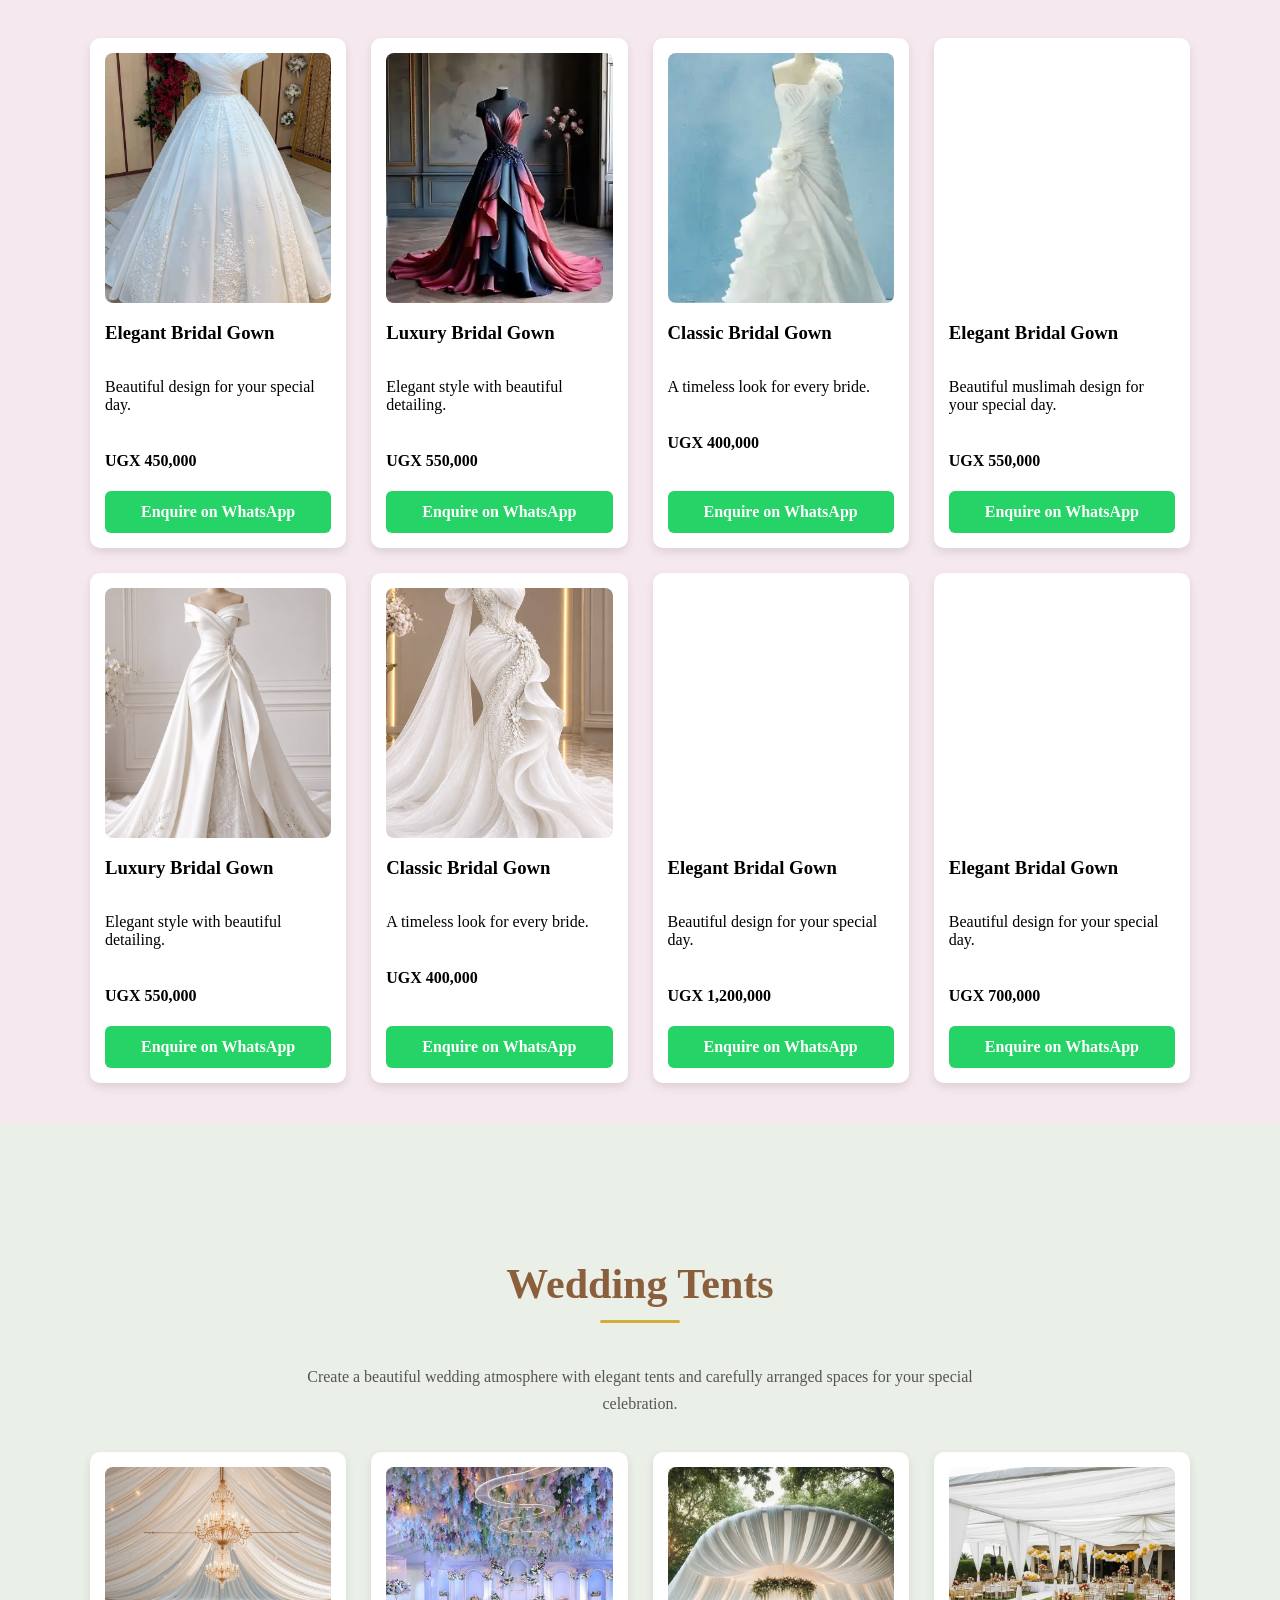
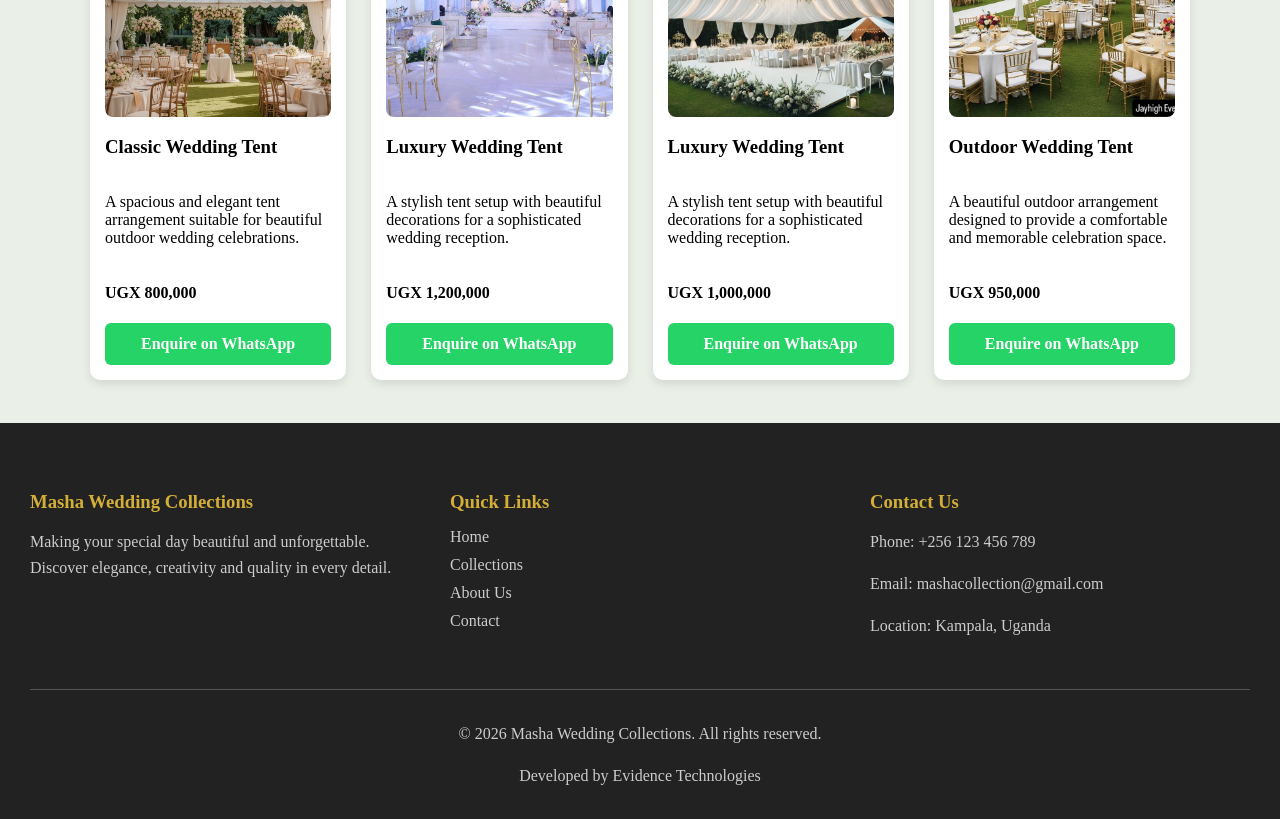
==== commit 093d1eb0: "Improve website responsiveness and image loading" ====
--- a/collections.html
+++ b/collections.html
@@ -38,7 +38,7 @@
     <div class="product-grid">
 
         <div class="product-card">
-            <img src="images/979110775264175966.jpg" alt="Elegant Wedding Cake">
+            <img src="images/979110775264175966.jpg" alt="Elegant Wedding Cake" loading="lazy" decoding="async">
             <h3>Elegant Wedding Cake</h3>
             <p>A beautifully decorated cake with elegant details, perfect for a memorable wedding celebration.</p>
             <h4>UGX 350,000</h4>
@@ -51,7 +51,7 @@
         </div>
 
         <div class="product-card">
-            <img src="images/Wedding cake inspo.jpg" alt="Luxury Wedding Cake">
+            <img src="images/Wedding cake inspo.jpg" alt="Luxury Wedding Cake" loading="lazy" decoding="async">
             <h3>Luxury Wedding Cake</h3>
             <p>A luxurious multi-tier cake designed to bring sophistication and beauty to your wedding reception.</p>
             <h4>UGX 500,000</h4>
@@ -64,7 +64,7 @@
         </div>
 
         <div class="product-card">
-            <img src="images/Smooth Wedding Cake for Gift Giving.jpg" alt="Classic Wedding Cake">
+            <img src="images/Smooth Wedding Cake for Gift Giving.jpg" alt="Classic Wedding Cake" loading="lazy" decoding="async">
             <h3>Classic Wedding Cake</h3>
             <p>A timeless wedding cake with a simple, beautiful design that complements any wedding theme.</p>
             <h4>UGX 400,000</h4>
@@ -76,7 +76,7 @@
             </a>
         </div>
         <div class="product-card">
-            <img src="images/Chic and Elegant Wedding Cake Ideas We are….jpg" alt="Classic Wedding Cake">
+            <img src="images/Chic and Elegant Wedding Cake Ideas We are….jpg" alt="Classic Wedding Cake" loading="lazy" decoding="async">
             <h3>Classic Wedding Cake</h3>
             <p>A timeless wedding cake with a simple, beautiful design that complements any wedding theme.</p>
             <h4>UGX 400,000</h4>
@@ -88,7 +88,7 @@
             </a>
         </div>
         <div class="product-card">
-            <img src="images\Cake2.jpg" alt="Classic Wedding Cake">
+            <img src="images\Cake2.jpg" alt="Classic Wedding Cake" loading="lazy" decoding="async">
             <h3>Classic Wedding Cake</h3>
             <p>A timeless wedding cake with a simple, beautiful design that complements any wedding theme.</p>
             <h4>UGX 400,000</h4>
@@ -100,7 +100,7 @@
             </a>
         </div>
         <div class="product-card">
-            <img src="images\A Slice of the Past_ 17 Vintage Wedding Cakes for Modern Love Stories.jpg" alt="Classic Wedding Cake">
+            <img src="images\A Slice of the Past_ 17 Vintage Wedding Cakes for Modern Love Stories.jpg" alt="Classic Wedding Cake" loading="lazy" decoding="async">
             <h3>Classic Wedding Cake</h3>
             <p>A timeless wedding cake with a simple, beautiful design that complements any wedding theme.</p>
             <h4>UGX 400,000</h4>
@@ -112,7 +112,7 @@
             </a>
         </div>
         <div class="product-card">
-            <img src="images\100+ Cascading Wedding Bouquet Ideas.jpg" alt="Classic Wedding Cake">
+            <img src="images\100+ Cascading Wedding Bouquet Ideas.jpg" alt="Classic Wedding Cake" loading="lazy" decoding="async">
             <h3>Classic Wedding Cake</h3>
             <p>A timeless wedding cake with a simple, beautiful design that complements any wedding theme.</p>
             <h4>UGX 400,000</h4>
@@ -124,7 +124,7 @@
             </a>
         </div>
         <div class="product-card">
-            <img src="images/806707352052348955.jpg" alt="Elegant Wedding Cake">
+            <img src="images/806707352052348955.jpg" alt="Elegant Wedding Cake" loading="lazy" decoding="async">
             <h3>Elegant Wedding Cake</h3>
             <p>A beautifully decorated cake with elegant details, perfect for a memorable wedding celebration.</p>
             <h4>UGX 350,000</h4>
@@ -150,7 +150,7 @@
     <div class="product-grid">
 
         <div class="product-card">
-            <img src="images/Navy color Suit.jpg" alt="Classic Wedding Suit">
+            <img src="images/Navy color Suit.jpg" alt="Classic Wedding Suit" loading="lazy" decoding="async">
             <h3>Classic Wedding Suit</h3>
             <p>Elegant suit for a special occasion.</p>
             <h4>UGX 350,000</h4>
@@ -163,7 +163,7 @@
         </div>
 
         <div class="product-card">
-            <img src="images/Classic Black Shawl Lapel Tuxedo _ Elegant Satin Collar Dinner Suit by TEXTHRIVE (1).jpg" alt="Luxury Wedding Suit">
+            <img src="images/Classic Black Shawl Lapel Tuxedo _ Elegant Satin Collar Dinner Suit by TEXTHRIVE (1).jpg" alt="Luxury Wedding Suit" loading="lazy" decoding="async">
             <h3>Luxury Wedding Suit</h3>
             <p>Modern design with a refined finish.</p>
             <h4>UGX 450,000</h4>
@@ -176,7 +176,7 @@
         </div>
 
         <div class="product-card">
-            <img src="images\Suits.jpg" alt="Slim Fit Wedding Suit">
+            <img src="images\Suits.jpg" alt="Slim Fit Wedding Suit" loading="lazy" decoding="async">
             <h3>Slim Fit Wedding Suit</h3>
             <p>A stylish fit for the modern groom.</p>
             <h4>UGX 400,000</h4>
@@ -188,7 +188,7 @@
             </a>
         </div>
         <div class="product-card">
-            <img src="images/super.jpg" alt="Classic Wedding Suit">
+            <img src="images/super.jpg" alt="Classic Wedding Suit" loading="lazy" decoding="async">
             <h3>Classic Wedding Suit</h3>
             <p>Elegant suit for a special occasion.</p>
             <h4>UGX 500,000</h4>
@@ -200,7 +200,7 @@
             </a>
         </div>
         <div class="product-card">
-            <img src="images/Classic Wedding Suits _ One-Button Blazer + Vest for Groomsmen.jpg" alt="Luxury Wedding Suit">
+            <img src="images/Classic Wedding Suits _ One-Button Blazer + Vest for Groomsmen.jpg" alt="Luxury Wedding Suit" loading="lazy" decoding="async">
             <h3>Luxury Wedding Suit</h3>
             <p>Modern design with a refined finish.</p>
             <h4>UGX 450,000</h4>
@@ -212,7 +212,7 @@
             </a>
         </div>
         <div class="product-card">
-            <img src="images/Top offer of the season! Men's Luxury Designer….jpg" alt="Slim Fit Wedding Suit">
+            <img src="images/Top offer of the season! Men's Luxury Designer….jpg" alt="Slim Fit Wedding Suit" loading="lazy" decoding="async">
             <h3>Slim Fit Wedding Suit</h3>
             <p>A stylish fit for the modern groom.</p>
             <h4>UGX 600,000</h4>
@@ -224,7 +224,7 @@
             </a>
         </div>
         <div class="product-card">
-            <img src="images/817544138650448235.jpg" alt="Slim Fit Wedding Suit">
+            <img src="images/817544138650448235.jpg" alt="Slim Fit Wedding Suit" loading="lazy" decoding="async">
             <h3>Slim Fit Wedding Suit</h3>
             <p>A stylish fit for the modern groom.</p>
             <h4>UGX 600,000</h4>
@@ -236,7 +236,7 @@
             </a>
         </div>
         <div class="product-card">
-            <img src="images\876864989966545356.jpg" alt="Slim Fit Wedding Suit">
+            <img src="images\876864989966545356.jpg" alt="Slim Fit Wedding Suit" loading="lazy" decoding="async">
             <h3>Slim Fit Wedding Suit</h3>
             <p>A stylish fit for the modern groom.</p>
             <h4>UGX 600,000</h4>
@@ -263,7 +263,7 @@
     <div class="product-grid">
 
             <div class="product-card reveal">
-                <img src="images/772085929926061690.jpg" alt="Wedding Gown">
+                <img src="images/772085929926061690.jpg" alt="Wedding Gown" loading="lazy" decoding="async">
                 <h3>Elegant Bridal Gown</h3>
                 <p>Beautiful design for your special day.</p>
                 <h4>UGX 450,000</h4>
@@ -276,7 +276,7 @@
             </div>
 
             <div class="product-card">
-                <img src="images/imag.png" alt="Luxury Wedding Gown">
+                <img src="images/imag.png" alt="Luxury Wedding Gown" loading="lazy" decoding="async">
                 <h3>Luxury Bridal Gown</h3>
                 <p>Elegant style with beautiful detailing.</p>
                 <h4>UGX 550,000</h4>
@@ -289,7 +289,7 @@
             </div>
 
             <div class="product-card">
-                <img src="images/image7.png" alt="Classic Wedding Gown">
+                <img src="images/image7.png" alt="Classic Wedding Gown" loading="lazy" decoding="async">
                 <h3>Classic Bridal Gown</h3>
                 <p>A timeless look for every bride.</p>
                 <h4>UGX 400,000</h4>
@@ -301,7 +301,7 @@
             </a>
             </div>
             <div class="product-card">
-                <img src="images/Wedding dress muslimah.jpg" alt="Wedding Gown">
+                <img src="images/Wedding dress muslimah.jpg" alt="Wedding Gown" loading="lazy" decoding="async">
                 <h3>Elegant Bridal Gown</h3>
                 <p>Beautiful muslimah design for your special day.</p>
                 <h4>UGX 550,000</h4>
@@ -314,7 +314,7 @@
             </div>
 
             <div class="product-card">
-                <img src="images/568368415496621477.jpg" alt="Luxury Wedding Gown">
+                <img src="images/568368415496621477.jpg" alt="Luxury Wedding Gown" loading="lazy" decoding="async">
                 <h3>Luxury Bridal Gown</h3>
                 <p>Elegant style with beautiful detailing.</p>
                 <h4>UGX 550,000</h4>
@@ -327,7 +327,7 @@
             </div>
 
             <div class="product-card">
-                <img src="images/698832067229133248.jpg" alt="Classic Wedding Gown">
+                <img src="images/698832067229133248.jpg" alt="Classic Wedding Gown" loading="lazy" decoding="async">
                 <h3>Classic Bridal Gown</h3>
                 <p>A timeless look for every bride.</p>
                 <h4>UGX 400,000</h4>
@@ -339,7 +339,7 @@
                 </a>
             </div>
             <div class="product-card">
-                <img src="images\616148792818031139.jpg" alt="Wedding Gown">
+                <img src="images\616148792818031139.jpg" alt="Wedding Gown" loading="lazy" decoding="async">
                 <h3>Elegant Bridal Gown</h3>
                 <p>Beautiful design for your special day.</p>
                 <h4>UGX 1,200,000</h4>
@@ -351,7 +351,7 @@
                 </a>
             </div>
             <div class="product-card">
-                <img src="images/image6.jpg" alt="Wedding Gown">
+                <img src="images/image6.jpg" alt="Wedding Gown" loading="lazy" decoding="async">
                 <h3>Elegant Bridal Gown</h3>
                 <p>Beautiful design for your special day.</p>
                 <h4>UGX 700,000</h4>
@@ -377,7 +377,7 @@
     <div class="product-grid">
 
         <div class="product-card">
-            <img src="images/959055683217597929.jpg" alt="Classic Wedding Tent">
+            <img src="images/959055683217597929.jpg" alt="Classic Wedding Tent" loading="lazy" decoding="async">
             <h3>Classic Wedding Tent</h3>
             <p>A spacious and elegant tent arrangement suitable for beautiful outdoor wedding celebrations.</p>
             <h4>UGX 800,000</h4>
@@ -390,7 +390,7 @@
         </div>
 
         <div class="product-card">
-            <img src="images/Uganda elegant wedding sky-blue decoration.jpg" alt="Luxury Wedding Tent">
+            <img src="images/Uganda elegant wedding sky-blue decoration.jpg" alt="Luxury Wedding Tent" loading="lazy" decoding="async">
             <h3>Luxury Wedding Tent</h3>
             <p>A stylish tent setup with beautiful decorations for a sophisticated wedding reception.</p>
             <h4>UGX 1,200,000</h4>
@@ -402,7 +402,7 @@
             </a>
         </div>
         <div class="product-card">
-            <img src="images/Wedding Tent.jpg" alt="Luxury Wedding Tent">
+            <img src="images/Wedding Tent.jpg" alt="Luxury Wedding Tent" loading="lazy" decoding="async">
             <h3>Luxury Wedding Tent</h3>
             <p>A stylish tent setup with beautiful decorations for a sophisticated wedding reception.</p>
             <h4>UGX 1,000,000</h4>
@@ -415,7 +415,7 @@
         </div>
 
         <div class="product-card">
-            <img src="images/The goal when we decorate is not just to make your….jpg" alt="Outdoor Wedding Tent">
+            <img src="images/The goal when we decorate is not just to make your….jpg" alt="Outdoor Wedding Tent" loading="lazy" decoding="async">
             <h3>Outdoor Wedding Tent</h3>
             <p>A beautiful outdoor arrangement designed to provide a comfortable and memorable celebration space.</p>
             <h4>UGX 950,000</h4>
--- a/style.css
+++ b/style.css
@@ -1,492 +1,720 @@
-body{
-    margin: auto;
-    z-index: 1;
+body {
+  margin: auto;
+  z-index: 1;
 }
 
 header {
-    display: flex;
-    justify-content: space-between;
+  display: flex;
+  justify-content: space-between;
+  align-items: center;
+  background-color: black;
+  color: white;
+  position: sticky;
+  top: 0;
+  z-index: 1000;
+}
+
+#logo {
+  display: flex;
+  align-items: center;
+  gap: 10px;
+  margin-left: 20px;
+}
+
+#logo-image {
+  width: 50px;
+  height: 50px;
+  border-radius: 50%;
+}
+.nav {
+  display: flex;
+  gap: 25px;
+  margin-right: 20px;
+}
+
+.nav a {
+  text-decoration: none;
+  color: black;
+  color: white;
+}
+
+.collections {
+  padding: 60px 5%;
+  text-align: center;
+}
+
+.collections h2 {
+  font-family: Georgia, serif;
+  font-size: 32px;
+  margin-bottom: 40px;
+  color: #8b6f47;
+}
+
+.collection-container {
+  display: flex;
+  justify-content: space-between;
+  gap: 25px;
+}
+
+.demo {
+  flex: 1;
+  text-decoration: none;
+  color: #333;
+  background-color: white;
+  border-radius: 10px;
+  overflow: hidden;
+  box-shadow: 0 4px 12px rgba(0, 0, 0, 0.1);
+  transition: transform 0.3s ease;
+}
+
+.demo img {
+  width: 100%;
+  height: 230px;
+  object-fit: cover;
+  display: block;
+}
+
+.demo:hover {
+  transform: translateY(-8px);
+}
+
+.demo h3 {
+  margin-top: 10px;
+  font-size: 1.2em;
+}
+
+.demo h3 {
+  font-family: Georgia, serif;
+  font-size: 22px;
+  font-weight: 600;
+  color: #8b6f47;
+  text-transform: uppercase;
+  letter-spacing: 2px;
+}
+
+.demo p {
+  font-family: Arial, sans-serif;
+  font-size: 15px;
+  line-height: 1.6;
+  color: #666;
+}
+
+.hero h1 {
+  color: white;
+  font-family: Georgia, serif;
+  font-size: 45px;
+  letter-spacing: 2px;
+}
+
+.hero h3 {
+  color: #f5d6a0;
+  font-family: Georgia, serif;
+  font-style: italic;
+}
+
+.hero p {
+  color: white;
+  max-width: 700px;
+  line-height: 1.8;
+}
+
+.hero {
+  min-height: 100vh;
+  background-image:
+    linear-gradient(rgba(0, 0, 0, 0.5), rgba(0, 0, 0, 0.5)),
+    url("images/Uganda elegant wedding sky-blue decoration.jpg");
+  background-size: cover;
+  background-position: center;
+  background-repeat: no-repeat;
+
+  display: flex;
+  flex-direction: column;
+  justify-content: center;
+  align-items: center;
+  text-align: center;
+  padding: 30px;
+  box-sizing: border-box;
+}
+.hero a {
+  display: inline-block;
+  padding: 12px 25px;
+  text-decoration: none;
+  background-color: #b08d57;
+  color: white;
+  border-radius: 5px;
+  margin: 10px;
+}
+
+.hero a:hover {
+  background-color: #8b6f47;
+}
+
+.about {
+  padding: 70px 5%;
+  text-align: center;
+  background-color: #f9f5ef;
+}
+
+.about h2 {
+  font-family: Georgia, serif;
+  font-size: 32px;
+  color: #8b6f47;
+  margin-bottom: 40px;
+}
+
+.about-container {
+  display: flex;
+  justify-content: space-between;
+  gap: 25px;
+}
+
+.feature {
+  flex: 1;
+  padding: 25px;
+  background-color: white;
+  border-radius: 10px;
+  transition:
+    transform 0.3s ease,
+    box-shadow 0.3s ease;
+}
+
+.feature:hover {
+  transform: translateY(-8px);
+  box-shadow: 0 8px 20px rgba(0, 0, 0, 0.15);
+}
+
+.feature h3 {
+  color: #8b6f47;
+  font-family: Georgia, serif;
+}
+
+.feature p {
+  color: #666;
+  line-height: 1.6;
+}
+
+.contact {
+  padding: 80px 20px;
+  background-color: #8b6f47;
+  text-align: center;
+  color: white;
+}
+
+.contact-content {
+  max-width: 700px;
+  margin: auto;
+}
+
+.contact h2 {
+  font-family: Georgia, serif;
+  font-size: 32px;
+  margin-bottom: 20px;
+}
+
+.contact p {
+  line-height: 1.8;
+}
+
+.contact-details {
+  margin: 25px 0;
+}
+
+.contact-btn {
+  display: inline-block;
+  padding: 13px 30px;
+  background-color: white;
+  color: #8b6f47;
+  text-decoration: none;
+  border-radius: 5px;
+  transition: 0.3s ease;
+}
+
+.contact-btn:hover {
+  background-color: #f5d6a0;
+  transform: translateY(-3px);
+}
+
+.whatsapp-float {
+  position: fixed;
+  bottom: 25px;
+  right: 25px;
+
+  background-color: #25d366;
+  color: white;
+
+  padding: 15px 22px;
+  border-radius: 50px;
+
+  text-decoration: none;
+  font-weight: bold;
+
+  box-shadow: 0 4px 10px rgba(0, 0, 0, 0.2);
+
+  z-index: 1000;
+
+  transition: 0.3s ease;
+}
+
+.whatsapp-float:hover {
+  background-color: #50ad09;
+  transform: translateY(-5px);
+}
+
+.footer {
+  background-color: #222;
+  color: white;
+  padding: 50px 30px 15px;
+}
+
+.footer-container {
+  display: flex;
+  justify-content: space-between;
+  gap: 40px;
+  flex-wrap: wrap;
+}
+
+.footer-container > div {
+  flex: 1;
+  min-width: 200px;
+}
+
+.footer h3 {
+  color: #d4af37;
+  margin-bottom: 15px;
+}
+
+.footer p {
+  line-height: 1.6;
+  color: #ccc;
+}
+
+.footer-links a {
+  display: block;
+  color: #ccc;
+  text-decoration: none;
+  margin-bottom: 10px;
+}
+
+.footer-links a:hover {
+  color: #d4af37;
+}
+
+.footer-bottom {
+  text-align: center;
+  border-top: 1px solid #555;
+  margin-top: 35px;
+  padding-top: 15px;
+}
+
+.product-section {
+  min-height: 100vh;
+  padding: 100px 40px 40px;
+  box-sizing: border-box;
+
+  display: flex;
+  flex-direction: column;
+  align-items: center;
+  justify-content: center;
+}
+
+#cakes {
+  background-color: #f8eeee;
+}
+
+#suits {
+  background-color: #eeeeee;
+}
+
+#gowns {
+  background-color: #f5e8ef;
+}
+
+#tents {
+  background-color: #eaf0e8;
+}
+
+.product-grid {
+  display: grid;
+  grid-template-columns: repeat(auto-fit, minmax(250px, 1fr));
+  gap: 25px;
+  width: 100%;
+  max-width: 1100px;
+}
+
+.product-card {
+  background-color: white;
+  padding: 15px;
+  border-radius: 10px;
+  box-shadow: 0 4px 10px rgba(0, 0, 0, 0.1);
+
+  transition:
+    transform 0.3s ease,
+    box-shadow 0.3s ease;
+}
+
+.product-card:hover {
+  transform: translateY(-8px);
+  box-shadow: 0 10px 20px rgba(0, 0, 0, 0.2);
+}
+
+.product-card img {
+  width: 100%;
+  height: 250px;
+  object-fit: cover;
+  border-radius: 8px;
+}
+
+.section-description {
+  max-width: 700px;
+  text-align: center;
+  line-height: 1.7;
+  margin: 15px auto 35px;
+  color: #555;
+}
+
+.enquiry-btn {
+  display: inline-block;
+  background-color: #25d366;
+  color: white;
+  text-decoration: none;
+  padding: 12px 18px;
+  border-radius: 6px;
+  font-weight: bold;
+  text-align: center;
+  margin-top: 12px;
+
+  transition:
+    background-color 0.3s ease,
+    transform 0.3s ease;
+}
+
+.enquiry-btn:hover {
+  background-color: #128c7e;
+  transform: translateY(-3px);
+}
+
+.product-card {
+  display: flex;
+  flex-direction: column;
+}
+
+.product-card .enquiry-btn {
+  margin-top: auto;
+}
+
+.product-section > h1 {
+  font-size: 42px;
+  font-family: Georgia, serif;
+  font-weight: bold;
+  color: #8b5e3c;
+  text-align: center;
+  margin-bottom: 10px;
+  position: relative;
+  padding-bottom: 15px;
+}
+
+.product-section > h1::after {
+  content: "";
+  display: block;
+  width: 80px;
+  height: 3px;
+  background-color: #d4af37;
+  margin: 12px auto 0;
+  border-radius: 5px;
+}
+
+/* Initial hidden state */
+.reveal {
+  opacity: 0;
+  transform: translateY(35px);
+  transition:
+    opacity 0.8s ease,
+    transform 0.8s ease;
+}
+
+/* Visible state */
+.reveal.show {
+  opacity: 1;
+  transform: translateY(0);
+}
+
+.product-card:nth-child(1) {
+  transition-delay: 0.1s;
+}
+
+.product-card:nth-child(2) {
+  transition-delay: 0.25s;
+}
+
+.product-card:nth-child(3) {
+  transition-delay: 0.4s;
+}
+.product-card:nth-child(4) {
+  transition-delay: 0.55s;
+}
+.product-card:nth-child(5) {
+  transition-delay: 0.7s;
+}
+.product-card:nth-child(6) {
+  transition-delay: 0.85s;
+}
+
+.product-card {
+  overflow: hidden;
+}
+
+.product-card img {
+  transition: transform 0.5s ease;
+}
+
+.product-card:hover img {
+  transform: scale(1.06);
+}
+
+@media (prefers-reduced-motion: reduce) {
+  .reveal,
+  .product-card,
+  .product-card img {
+    transition: none;
+    transform: none;
+  }
+}
+
+/* =================================
+   RESPONSIVE DESIGN
+================================= */
+
+/* TABLETS */
+@media screen and (max-width: 768px) {
+  /* Header */
+  header {
+    flex-wrap: wrap;
+    justify-content: center;
+    padding: 12px;
+    gap: 12px;
+  }
+
+  #logo {
+    margin-left: 0;
+  }
+
+  .nav {
+    margin-right: 0;
+    justify-content: center;
+    flex-wrap: wrap;
+    gap: 15px;
+  }
+
+  /* Hero */
+  .hero {
+    min-height: 75vh;
+    padding: 30px 20px;
+  }
+
+  .hero h1 {
+    font-size: 36px;
+  }
+
+  /* Collections */
+  .collection-container {
+    flex-wrap: wrap;
+  }
+
+  .demo {
+    flex: 1 1 250px;
+  }
+
+  /* About */
+  .about-container {
+    flex-wrap: wrap;
+  }
+
+  .feature {
+    flex: 1 1 250px;
+  }
+
+  /* Contact */
+  .contact-content {
+    width: 100%;
+  }
+
+  /* Products */
+  .product-section {
+    min-height: auto;
+    padding: 90px 20px 40px;
+  }
+
+  .product-grid {
+    grid-template-columns: repeat(2, minmax(0, 1fr));
+    gap: 18px;
+  }
+
+  .product-card img {
+    height: 200px;
+  }
+
+  /* Footer */
+  .footer-container {
+    justify-content: center;
+  }
+
+  .footer-container > div {
+    text-align: center;
+  }
+
+  /* WhatsApp */
+  .whatsapp-float {
+    right: 15px;
+    bottom: 15px;
+    padding: 12px 16px;
+  }
+}
+
+/* SMALL PHONES */
+@media screen and (max-width: 480px) {
+  /* Header */
+  header {
+    padding: 10px;
+  }
+
+  #logo {
+    font-size: 18px;
+  }
+
+  #logo-image {
+    width: 40px;
+    height: 40px;
+  }
+
+  /* Mobile navigation */
+  header {
+    flex-direction: column;
     align-items: center;
-    background-color: black;
-    color: white;
-    position: sticky;
-    top: 0;
-    z-index: 1000;
-}
-
-#logo {
-    display: flex;
-    align-items: center;
-    gap: 10px;
-    margin-left: 20px;
-}
-
-#logo-image {
-    width: 50px;
-    height: 50px;
-    border-radius: 50%;
-}
-.nav {
-    display: flex;
-    gap: 25px;
-    margin-right: 20px;
-}
-
-.nav a {
-    text-decoration: none;
-    color: black;
-    color: white;
-    
-}
-
-.collections {
-    padding: 60px 5%;
-    text-align: center;
-}
-
-.collections h2 {
-    font-family: Georgia, serif;
-    font-size: 32px;
-    margin-bottom: 40px;
-    color: #8B6F47;
-}
-
-.collection-container {
-    display: flex;
-    justify-content: space-between;
-    gap: 25px;
-}
-
-.demo {
-    flex: 1;
-    text-decoration: none;
-    color: #333;
-    background-color: white;
-    border-radius: 10px;
-    overflow: hidden;
-    box-shadow: 0 4px 12px rgba(0, 0, 0, 0.1);
-    transition: transform 0.3s ease;
-}
-
-.demo img {
+  }
+
+  .nav {
     width: 100%;
-    height: 230px;
-    object-fit: cover;
-    display: block;
-}
-
-.demo:hover {
-    transform: translateY(-8px);
-}
-
-.demo h3 {
-    margin-top: 10px;
-    font-size: 1.2em;
-}
-
-.demo h3 {
-    font-family: Georgia, serif;
-    font-size: 22px;
-    font-weight: 600;
-    color: #8B6F47;
-    text-transform: uppercase;
-    letter-spacing: 2px;
-}
-
-.demo p {
-    font-family: Arial, sans-serif;
-    font-size: 15px;
-    line-height: 1.6;
-    color: #666;
-}
-
-@media (max-width: 768px) {
-
-    .collection-container {
-        flex-wrap: wrap;
-    }
-
-    .demo {
-        flex: 1 1 250px;
-    }
-
-}
-
-.hero h1 {
-    color: white;
-    font-family: Georgia, serif;
-    font-size: 45px;
-    letter-spacing: 2px;
-}
-
-.hero h3 {
-    color: #f5d6a0;
-    font-family: Georgia, serif;
-    font-style: italic;
-}
-
-.hero p {
-    color: white;
-    max-width: 700px;
-    line-height: 1.8;
-}
-
-.hero {
-    min-height: 100vh;
-    background-image:
-        linear-gradient(rgba(0, 0, 0, 0.5), rgba(0, 0, 0, 0.5)),
-        url("images/Uganda elegant wedding sky-blue decoration.jpg");
-    background-size: cover;
-    background-position: center;
-    background-repeat: no-repeat;
-
-    display: flex;
-    flex-direction: column;
-    justify-content: center;
-    align-items: center;
-    text-align: center;
-    padding: 30px;
-    box-sizing: border-box;
-}
-.hero a {
-    display: inline-block;
-    padding: 12px 25px;
-    text-decoration: none;
-    background-color: #b08d57;
-    color: white;
-    border-radius: 5px;
-    margin: 10px;
-}
-
-.hero a:hover {
-    background-color: #8b6f47;
-}
-
-.about {
-    padding: 70px 5%;
-    text-align: center;
-    background-color: #f9f5ef;
-}
-
-.about h2 {
-    font-family: Georgia, serif;
-    font-size: 32px;
-    color: #8B6F47;
-    margin-bottom: 40px;
-}
-
-.about-container {
-    display: flex;
-    justify-content: space-between;
-    gap: 25px;
-}
-
-.feature {
-    flex: 1;
-    padding: 25px;
-    background-color: white;
-    border-radius: 10px;
-    transition: transform 0.3s ease, box-shadow 0.3s ease;
-}
-
-.feature:hover {
-    transform: translateY(-8px);
-    box-shadow: 0 8px 20px rgba(0, 0, 0, 0.15);
-}
-
-.feature h3 {
-    color: #8B6F47;
-    font-family: Georgia, serif;
-}
-
-.feature p {
-    color: #666;
-    line-height: 1.6;
-}
-
-.contact {
-    padding: 80px 20px;
-    background-color: #8B6F47;
-    text-align: center;
-    color: white;
-}
-
-.contact-content {
-    max-width: 700px;
-    margin: auto;
-}
-
-.contact h2 {
-    font-family: Georgia, serif;
-    font-size: 32px;
-    margin-bottom: 20px;
-}
-
-.contact p {
-    line-height: 1.8;
-}
-
-.contact-details {
-    margin: 25px 0;
-}
-
-.contact-btn {
-    display: inline-block;
-    padding: 13px 30px;
-    background-color: white;
-    color: #8B6F47;
-    text-decoration: none;
-    border-radius: 5px;
-    transition: 0.3s ease;
-}
-
-.contact-btn:hover {
-    background-color: #f5d6a0;
-    transform: translateY(-3px);
-}
-
-.whatsapp-float {
-    position: fixed;
-    bottom: 25px;
-    right: 25px;
-
-    background-color: #25D366;
-    color: white;
-
-    padding: 15px 22px;
-    border-radius: 50px;
-
-    text-decoration: none;
-    font-weight: bold;
-
-    box-shadow: 0 4px 10px rgba(0, 0, 0, 0.2);
-
-    z-index: 1000;
-
-    transition: 0.3s ease;
-}
-
-.whatsapp-float:hover {
-    background-color: #50ad09;
-    transform: translateY(-5px);
-}
-
-.footer {
-    background-color: #222;
-    color: white;
-    padding: 50px 30px 15px;
-}
-
-.footer-container {
-    display: flex;
-    justify-content: space-between;
-    gap: 40px;
-    flex-wrap: wrap;
-}
-
-.footer-container > div {
-    flex: 1;
-    min-width: 200px;
-}
-
-.footer h3 {
-    color: #d4af37;
-    margin-bottom: 15px;
-}
-
-.footer p {
-    line-height: 1.6;
-    color: #ccc;
-}
-
-.footer-links a {
-    display: block;
-    color: #ccc;
-    text-decoration: none;
-    margin-bottom: 10px;
-}
-
-.footer-links a:hover {
-    color: #d4af37;
-}
-
-.footer-bottom {
-    text-align: center;
-    border-top: 1px solid #555;
-    margin-top: 35px;
-    padding-top: 15px;
-}
-
-
-.product-section {
-    min-height: 100vh;
-    padding: 100px 40px 40px;
-    box-sizing: border-box;
-
     display: flex;
     flex-direction: column;
     align-items: center;
-    justify-content: center;
-}
-
-#cakes {
-    background-color: #f8eeee;
-}
-
-#suits {
-    background-color: #eeeeee;
-}
-
-#gowns {
-    background-color: #f5e8ef;
-}
-
-#tents {
-    background-color: #eaf0e8;
-}
-
-.product-grid {
-    display: grid;
-    grid-template-columns: repeat(auto-fit, minmax(250px, 1fr));
-    gap: 25px;
+    gap: 0;
+    margin: 0;
+  }
+
+  .nav a {
+    display: block;
     width: 100%;
-    max-width: 1100px;
-}
-
-.product-card {
-    background-color: white;
-    padding: 15px;
-    border-radius: 10px;
-    box-shadow: 0 4px 10px rgba(0, 0, 0, 0.1);
-
-    transition: transform 0.3s ease, box-shadow 0.3s ease;
-}
-
-.product-card:hover {
-    transform: translateY(-8px);
-    box-shadow: 0 10px 20px rgba(0, 0, 0, 0.2);
-}
-
-.product-card img {
+    text-align: center;
+    padding: 12px;
+    border-top: 1px solid #444;
+    font-size: 15px;
+  }
+
+  /* Hero */
+  .hero {
+    min-height: 70vh;
+    padding: 30px 15px;
+  }
+
+  .hero h1 {
+    font-size: 28px;
+    letter-spacing: 1px;
+  }
+
+  .hero h3 {
+    font-size: 17px;
+  }
+
+  .hero p {
+    font-size: 14px;
+  }
+
+  /* Collections */
+  .collections {
+    padding: 40px 15px;
+  }
+
+  .collections h2,
+  .about h2,
+  .contact h2 {
+    font-size: 26px;
+  }
+
+  .collection-container {
+    flex-direction: column;
+    align-items: center;
+  }
+
+  .demo {
     width: 100%;
-    height: 250px;
-    object-fit: cover;
-    border-radius: 8px;
-}
-
-.section-description {
-    max-width: 700px;
+    flex: none;
+  }
+
+  .demo img {
+    height: 210px;
+  }
+
+  /* About */
+  .about {
+    padding: 40px 15px;
+  }
+
+  .about-container {
+    flex-direction: column;
+  }
+
+  .feature {
+    width: 100%;
+    flex: none;
+  }
+
+  /* Contact */
+  .contact {
+    padding: 45px 15px;
+  }
+
+  /* Products */
+  .product-section {
+    padding: 85px 12px 40px;
+  }
+
+  .product-section > h1 {
+    font-size: 27px;
+  }
+
+  .product-grid {
+    grid-template-columns: 1fr;
+  }
+
+  .product-card img {
+    height: 230px;
+  }
+
+  .enquiry-btn {
+    width: 100%;
+  }
+
+  /* Footer */
+  .footer {
+    padding: 35px 15px;
+  }
+
+  .footer-container {
+    flex-direction: column;
+    align-items: center;
     text-align: center;
-    line-height: 1.7;
-    margin: 15px auto 35px;
-    color: #555;
-}
-
-.enquiry-btn {
-    display: inline-block;
-    background-color: #25D366;
-    color: white;
-    text-decoration: none;
-    padding: 12px 18px;
-    border-radius: 6px;
-    font-weight: bold;
-    text-align: center;
-    margin-top: 12px;
-
-    transition: background-color 0.3s ease,
-                transform 0.3s ease;
-}
-
-.enquiry-btn:hover {
-    background-color: #128C7E;
-    transform: translateY(-3px);
-}
-
-.product-card {
-    display: flex;
-    flex-direction: column;
-}
-
-.product-card .enquiry-btn {
-    margin-top: auto;
-}
-
-
-.product-section > h1 {
-    font-size: 42px;
-    font-family: Georgia, serif;
-    font-weight: bold;
-    color: #8b5e3c;
-    text-align: center;
-    margin-bottom: 10px;
-    position: relative;
-    padding-bottom: 15px;
-}
-
-.product-section > h1::after {
-    content: "";
-    display: block;
-    width: 80px;
-    height: 3px;
-    background-color: #d4af37;
-    margin: 12px auto 0;
-    border-radius: 5px;
-}
-
-
-/* Initial hidden state */
-.reveal {
-    opacity: 0;
-    transform: translateY(35px);
-    transition: opacity 0.8s ease, transform 0.8s ease;
-}
-
-/* Visible state */
-.reveal.show {
-    opacity: 1;
-    transform: translateY(0);
-}
-
-.product-card:nth-child(1) {
-    transition-delay: 0.1s;
-}
-
-.product-card:nth-child(2) {
-    transition-delay: 0.25s;
-}
-
-.product-card:nth-child(3) {
-    transition-delay: 0.4s;
-}
-.product-card:nth-child(4) {
-    transition-delay: 0.55s;
-}
-.product-card:nth-child(5) {
-    transition-delay: 0.7s;
-}
-.product-card:nth-child(6) {
-    transition-delay: 0.85s;
-}
-
-
-.product-card {
-    overflow: hidden;
-}
-
-.product-card img {
-    transition: transform 0.5s ease;
-}
-
-.product-card:hover img {
-    transform: scale(1.06);
-}
-
-
-@media (prefers-reduced-motion: reduce) {
-    .reveal,
-    .product-card,
-    .product-card img {
-        transition: none;
-        transform: none;
-    }
-}+  }
+
+  .footer-container > div {
+    width: 100%;
+    min-width: 0;
+  }
+
+  /* WhatsApp */
+  .whatsapp-float {
+    right: 12px;
+    bottom: 12px;
+    padding: 10px 13px;
+    font-size: 13px;
+  }
+}
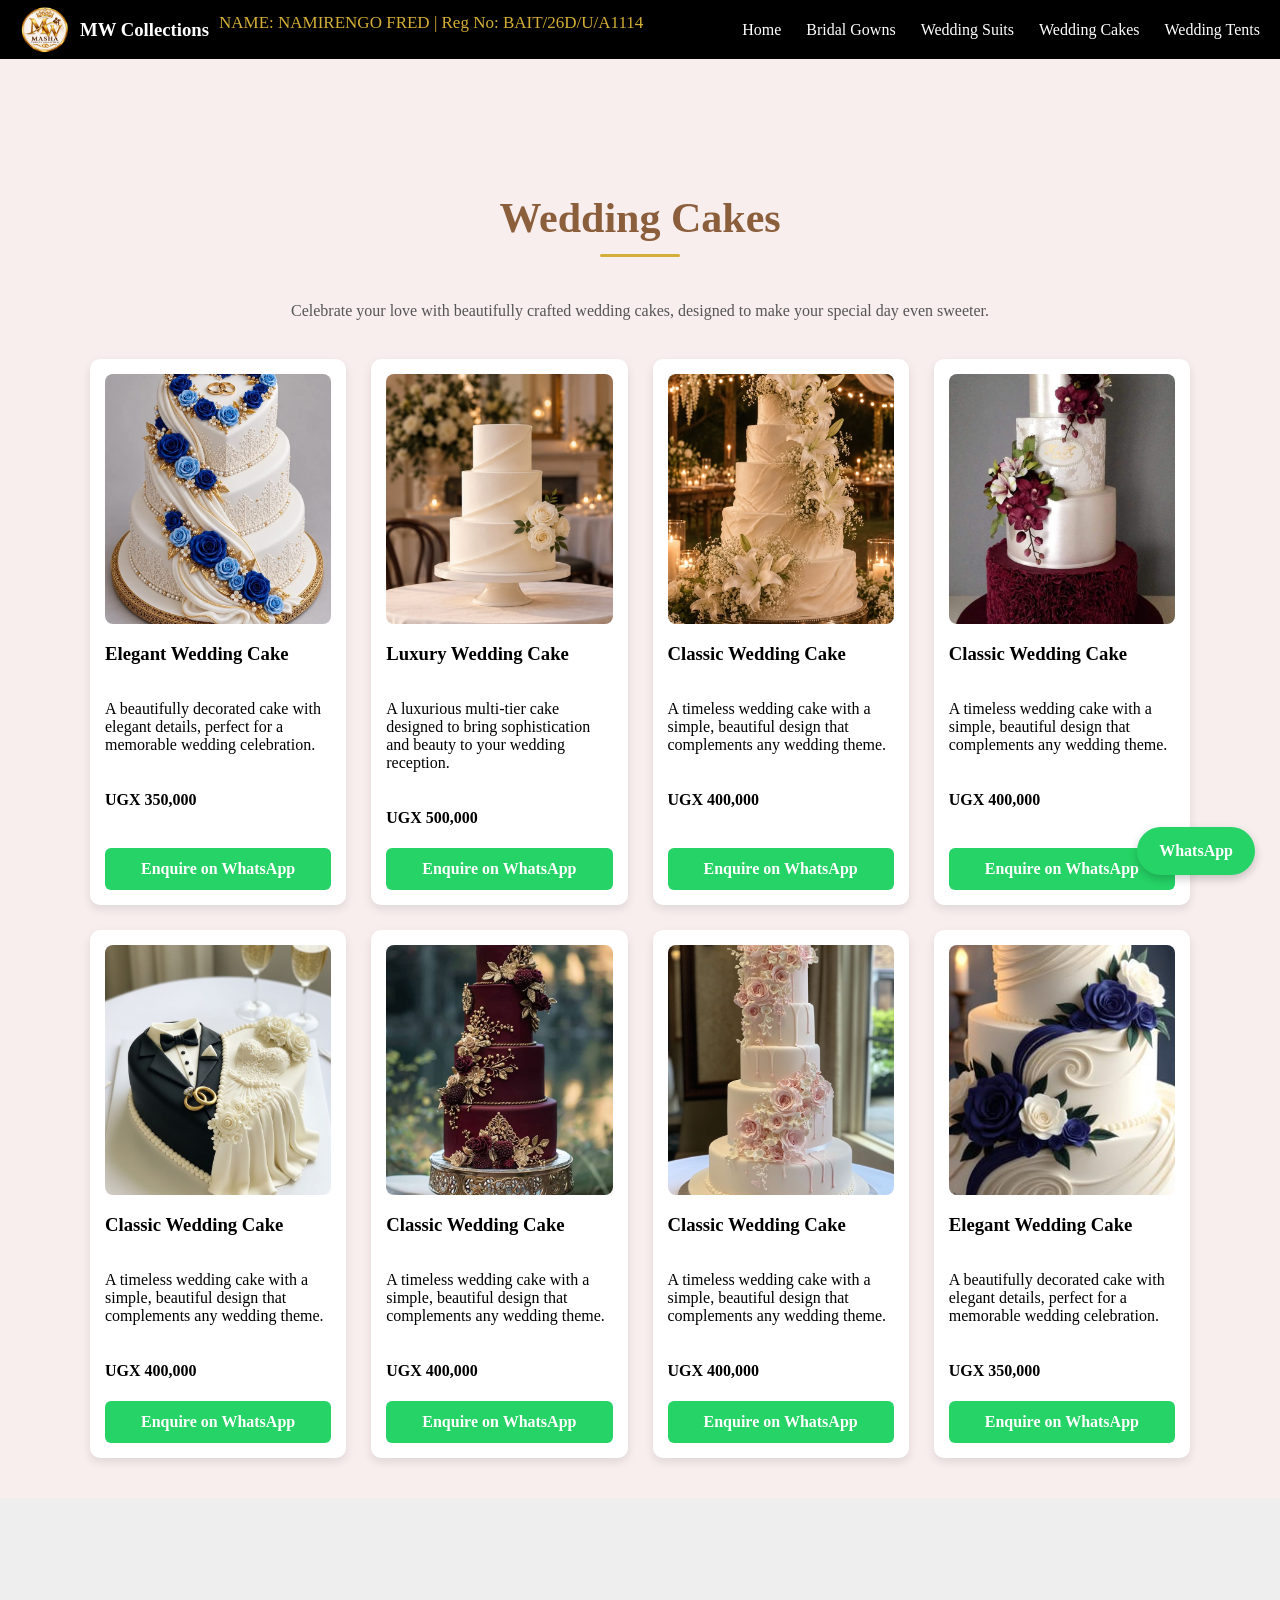
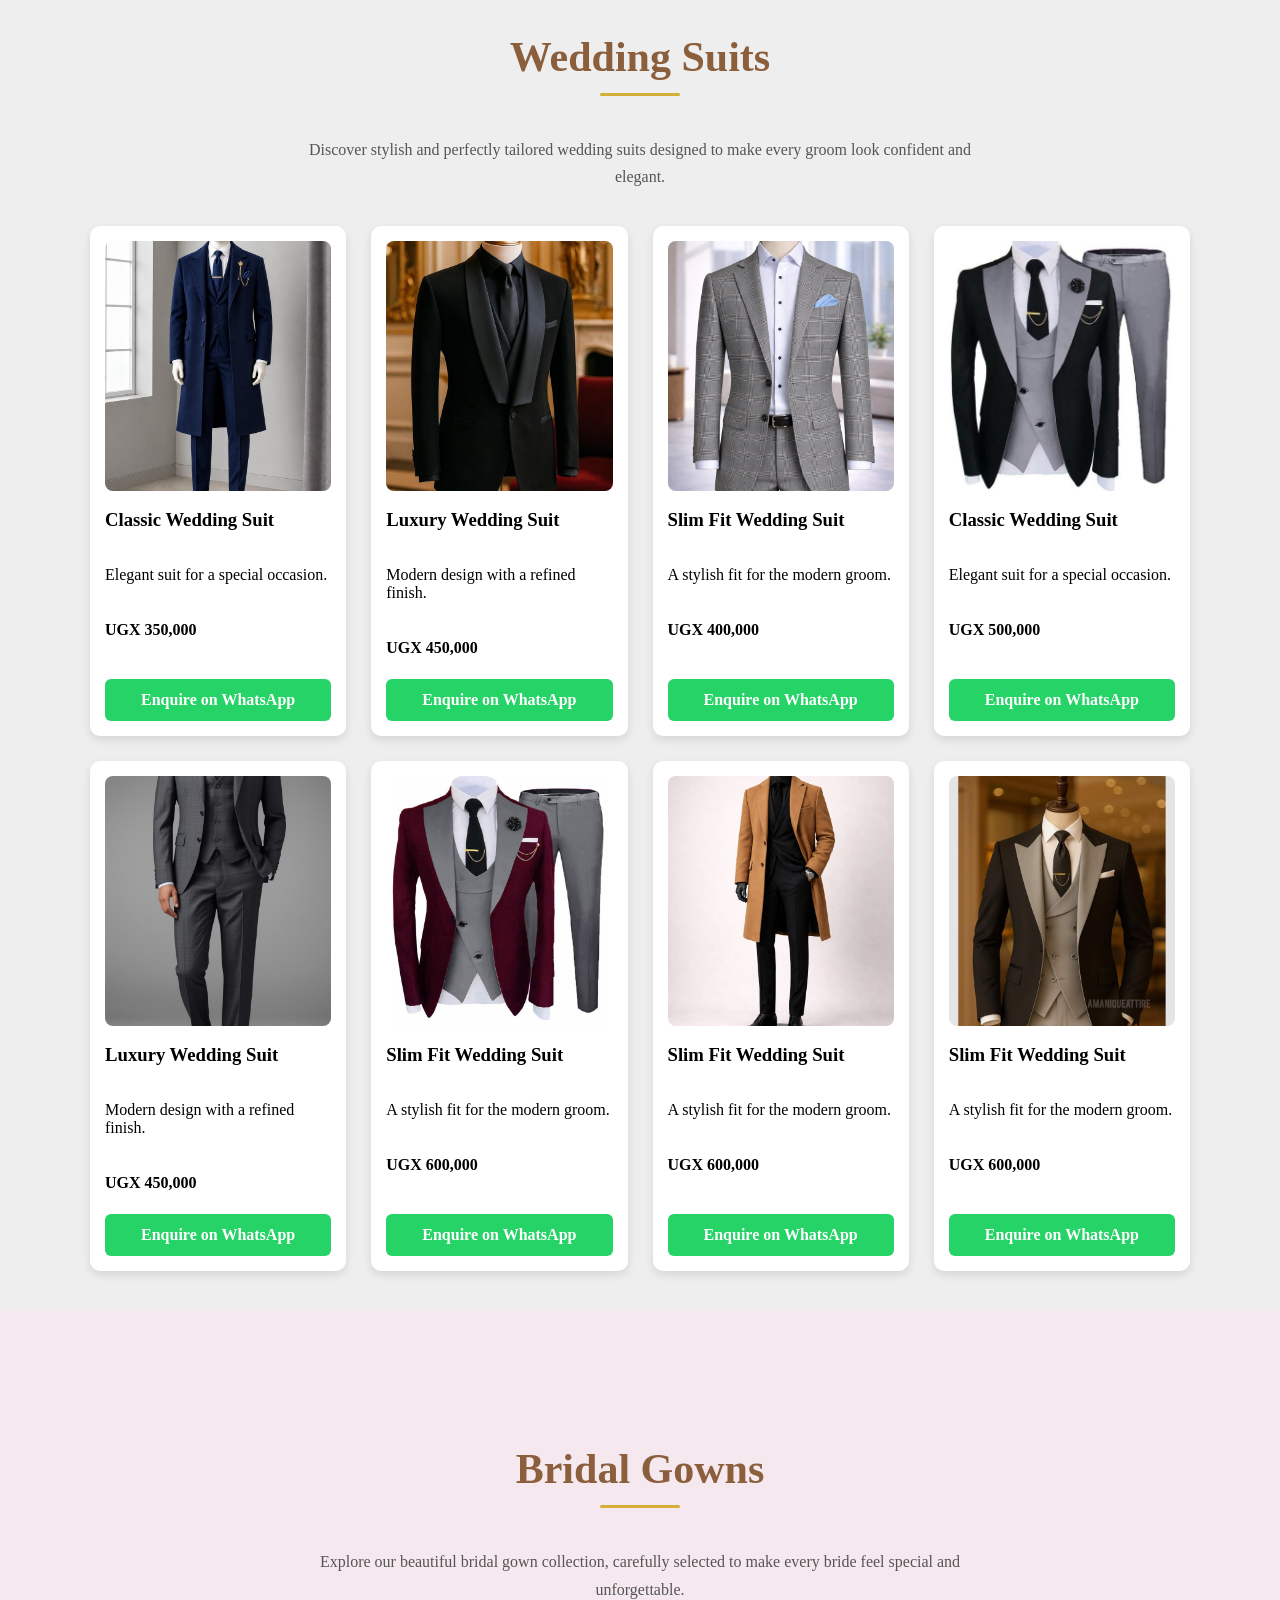
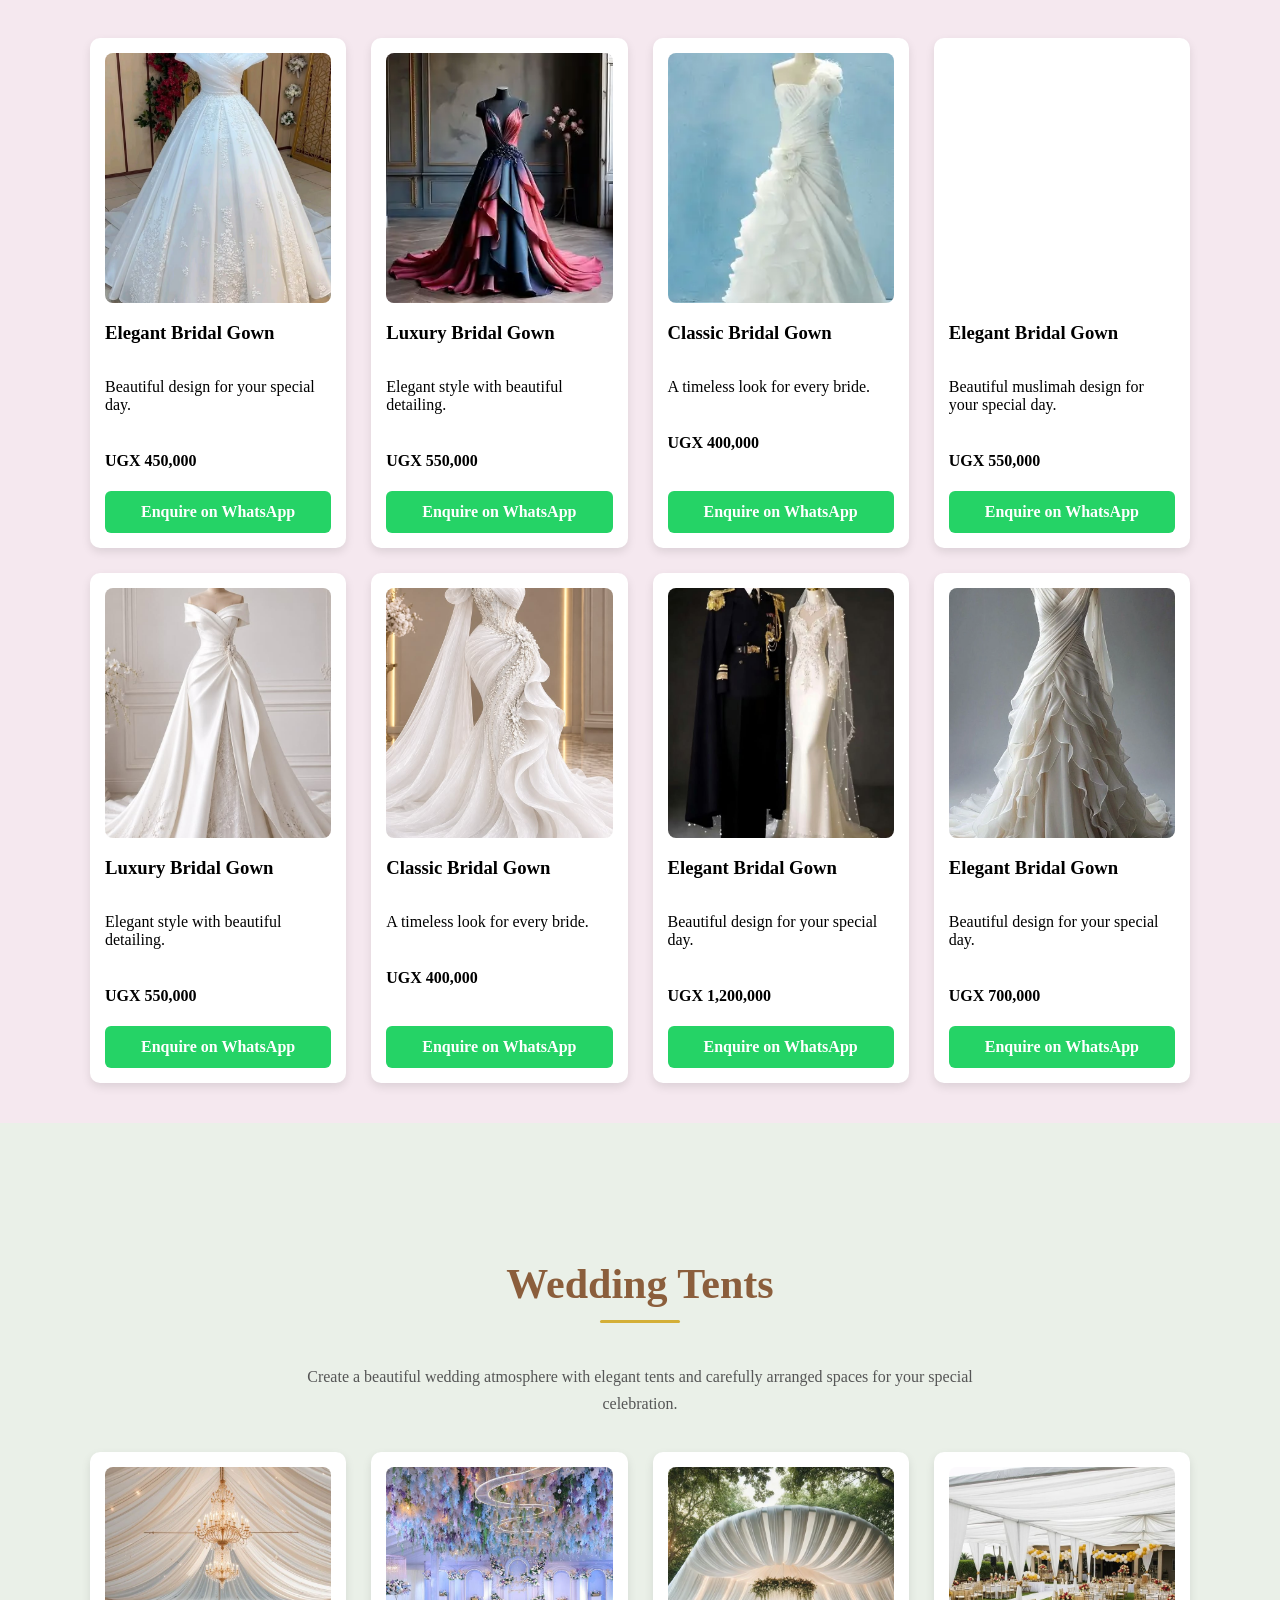
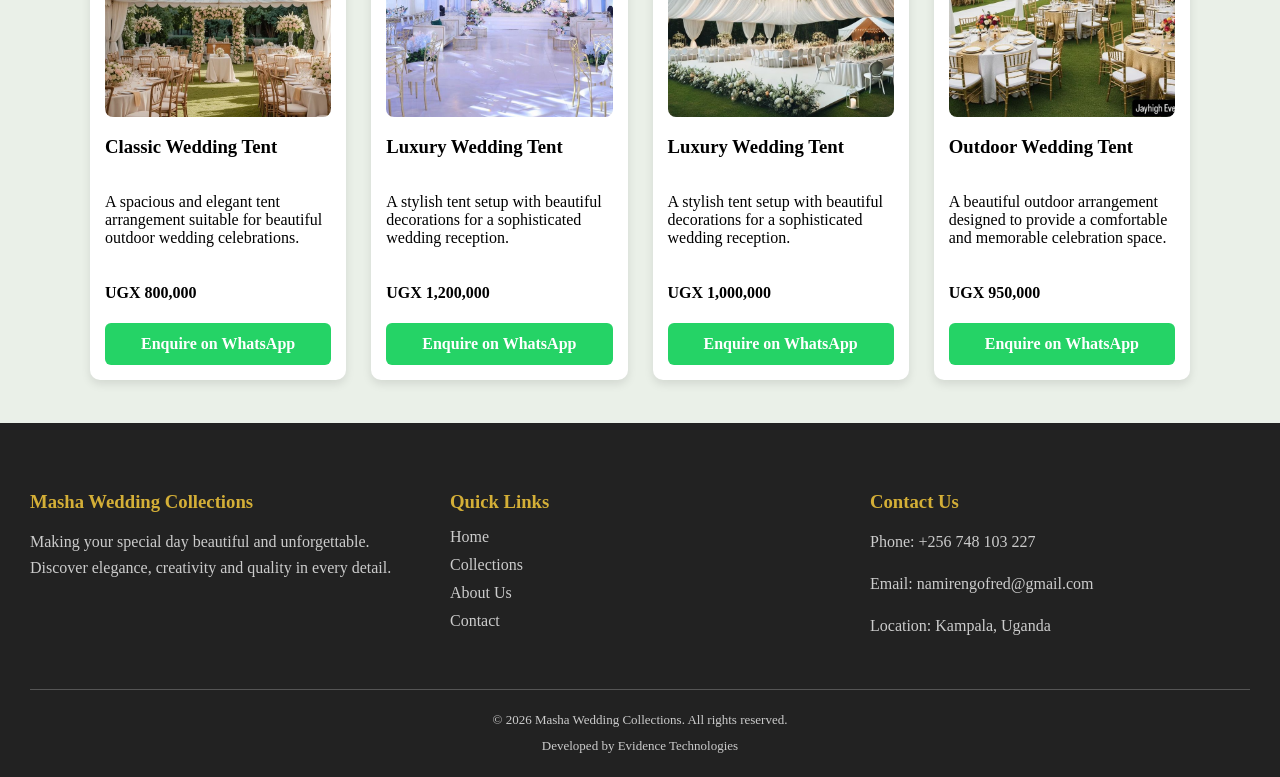
==== commit 7525bc2d: "Add developer name and registration details" ====
--- a/collections.html
+++ b/collections.html
@@ -1,498 +1,720 @@
-<!DOCTYPE html>
+<!doctype html>
 <html lang="en">
-<head>
-    <meta charset="UTF-8">
-    <meta name="viewport" content="width=device-width, initial-scale=1.0">
+  <head>
+    <meta charset="UTF-8" />
+    <meta name="viewport" content="width=device-width, initial-scale=1.0" />
     <title>Our Collections | Masha Wedding Collections</title>
-    <link rel="stylesheet" href="style.css">
-    <link rel="icon" href="images/Masha Wedding Crown Emblem.png" type="image/png">
-</head>
-<body>
+    <link rel="stylesheet" href="style.css" />
+    <link
+      rel="icon"
+      href="images/Masha Wedding Crown Emblem.png"
+      type="image/png"
+    />
+  </head>
+  <body>
     <header>
-        <div id="logo">
-            <img src="images/Masha Wedding Crown Emblem.png" alt="" id="logo-image">
-            <h3>MW Collections</h3>
+      <div id="logo">
+        <img
+          src="images/Masha Wedding Crown Emblem.png"
+          alt=""
+          id="logo-image"
+        />
+        <h3>MW Collections</h3>
+        <p class="developer-info"> NAME: NAMIRENGO FRED | Reg No: BAIT/26D/U/A1114</p>
+      </div>
+      <nav class="nav">
+        <a href="index.html#home">Home</a>
+        <a href="#gowns">Bridal Gowns</a>
+
+        <a href="#suits">Wedding Suits</a>
+
+        <a href="#cakes">Wedding Cakes</a>
+
+        <a href="#tents">Wedding Tents</a>
+      </nav>
+    </header>
+
+    <main>
+      <section id="cakes" class="product-section">
+        <h1 class="reveal">Wedding Cakes</h1>
+        <p class="section-description">
+          Celebrate your love with beautifully crafted wedding cakes, designed
+          to make your special day even sweeter.
+        </p>
+
+        <div class="product-grid">
+          <div class="product-card">
+            <img
+              src="images/979110775264175966.jpg"
+              alt="Elegant Wedding Cake"
+              loading="lazy"
+              decoding="async"
+            />
+            <h3>Elegant Wedding Cake</h3>
+            <p>
+              A beautifully decorated cake with elegant details, perfect for a
+              memorable wedding celebration.
+            </p>
+            <h4>UGX 350,000</h4>
+            <a
+              href="https://wa.me/256748103227?text=Hello%2C%20I%20am%20interested%20in%20the%20Elegant%20Bridal%20Gown."
+              class="enquiry-btn"
+              target="_blank"
+              rel="noopener noreferrer"
+            >
+              Enquire on WhatsApp
+            </a>
+          </div>
+
+          <div class="product-card">
+            <img
+              src="images/Wedding cake inspo.jpg"
+              alt="Luxury Wedding Cake"
+              loading="lazy"
+              decoding="async"
+            />
+            <h3>Luxury Wedding Cake</h3>
+            <p>
+              A luxurious multi-tier cake designed to bring sophistication and
+              beauty to your wedding reception.
+            </p>
+            <h4>UGX 500,000</h4>
+            <a
+              href="https://wa.me/256748103227?text=Hello%2C%20I%20am%20interested%20in%20the%20Elegant%20Bridal%20Gown."
+              class="enquiry-btn"
+              target="_blank"
+              rel="noopener noreferrer"
+            >
+              Enquire on WhatsApp
+            </a>
+          </div>
+
+          <div class="product-card">
+            <img
+              src="images/Smooth Wedding Cake for Gift Giving.jpg"
+              alt="Classic Wedding Cake"
+              loading="lazy"
+              decoding="async"
+            />
+            <h3>Classic Wedding Cake</h3>
+            <p>
+              A timeless wedding cake with a simple, beautiful design that
+              complements any wedding theme.
+            </p>
+            <h4>UGX 400,000</h4>
+            <a
+              href="https://wa.me/256748103227?text=Hello%2C%20I%20am%20interested%20in%20the%20Elegant%20Bridal%20Gown."
+              class="enquiry-btn"
+              target="_blank"
+              rel="noopener noreferrer"
+            >
+              Enquire on WhatsApp
+            </a>
+          </div>
+          <div class="product-card">
+            <img
+              src="images/Chic and Elegant Wedding Cake Ideas We are….jpg"
+              alt="Classic Wedding Cake"
+              loading="lazy"
+              decoding="async"
+            />
+            <h3>Classic Wedding Cake</h3>
+            <p>
+              A timeless wedding cake with a simple, beautiful design that
+              complements any wedding theme.
+            </p>
+            <h4>UGX 400,000</h4>
+            <a
+              href="https://wa.me/256748103227?text=Hello%2C%20I%20am%20interested%20in%20the%20Elegant%20Bridal%20Gown."
+              class="enquiry-btn"
+              target="_blank"
+              rel="noopener noreferrer"
+            >
+              Enquire on WhatsApp
+            </a>
+          </div>
+          <div class="product-card">
+            <img
+              src="images\Cake2.jpg"
+              alt="Classic Wedding Cake"
+              loading="lazy"
+              decoding="async"
+            />
+            <h3>Classic Wedding Cake</h3>
+            <p>
+              A timeless wedding cake with a simple, beautiful design that
+              complements any wedding theme.
+            </p>
+            <h4>UGX 400,000</h4>
+            <a
+              href="https://wa.me/256748103227?text=Hello%2C%20I%20am%20interested%20in%20the%20Elegant%20Bridal%20Gown."
+              class="enquiry-btn"
+              target="_blank"
+              rel="noopener noreferrer"
+            >
+              Enquire on WhatsApp
+            </a>
+          </div>
+          <div class="product-card">
+            <img
+              src="images\A Slice of the Past_ 17 Vintage Wedding Cakes for Modern Love Stories.jpg"
+              alt="Classic Wedding Cake"
+              loading="lazy"
+              decoding="async"
+            />
+            <h3>Classic Wedding Cake</h3>
+            <p>
+              A timeless wedding cake with a simple, beautiful design that
+              complements any wedding theme.
+            </p>
+            <h4>UGX 400,000</h4>
+            <a
+              href="https://wa.me/256748103227?text=Hello%2C%20I%20am%20interested%20in%20the%20Elegant%20Bridal%20Gown."
+              class="enquiry-btn"
+              target="_blank"
+              rel="noopener noreferrer"
+            >
+              Enquire on WhatsApp
+            </a>
+          </div>
+          <div class="product-card">
+            <img
+              src="images\100+ Cascading Wedding Bouquet Ideas.jpg"
+              alt="Classic Wedding Cake"
+              loading="lazy"
+              decoding="async"
+            />
+            <h3>Classic Wedding Cake</h3>
+            <p>
+              A timeless wedding cake with a simple, beautiful design that
+              complements any wedding theme.
+            </p>
+            <h4>UGX 400,000</h4>
+            <a
+              href="https://wa.me/256748103227?text=Hello%2C%20I%20am%20interested%20in%20the%20Elegant%20Bridal%20Gown."
+              class="enquiry-btn"
+              target="_blank"
+              rel="noopener noreferrer"
+            >
+              Enquire on WhatsApp
+            </a>
+          </div>
+          <div class="product-card">
+            <img
+              src="images/806707352052348955.jpg"
+              alt="Elegant Wedding Cake"
+              loading="lazy"
+              decoding="async"
+            />
+            <h3>Elegant Wedding Cake</h3>
+            <p>
+              A beautifully decorated cake with elegant details, perfect for a
+              memorable wedding celebration.
+            </p>
+            <h4>UGX 350,000</h4>
+            <a
+              href="https://wa.me/256748103227?text=Hello%2C%20I%20am%20interested%20in%20the%20Elegant%20Bridal%20Gown."
+              class="enquiry-btn"
+              target="_blank"
+              rel="noopener noreferrer"
+            >
+              Enquire on WhatsApp
+            </a>
+          </div>
         </div>
-        <nav class="nav">
-            <a href="index.html#home">Home</a>
-            <a href="#gowns">Bridal Gowns</a>
-
-            <a href="#suits">Wedding Suits</a>
-
-            <a href="#cakes">Wedding Cakes</a>
-
-            <a href="#tents">Wedding Tents</a>
-        </nav>
-    </header>
-
-    <main>
-
-        <section id="cakes" class="product-section">
-
-    <h1 class="reveal">Wedding Cakes</h1>
-    <p class="section-description">
-        Celebrate your love with beautifully crafted wedding cakes,
-        designed to make your special day even sweeter.
-    </p>
-
-    <div class="product-grid">
-
-        <div class="product-card">
-            <img src="images/979110775264175966.jpg" alt="Elegant Wedding Cake" loading="lazy" decoding="async">
-            <h3>Elegant Wedding Cake</h3>
-            <p>A beautifully decorated cake with elegant details, perfect for a memorable wedding celebration.</p>
-            <h4>UGX 350,000</h4>
-            <a href="https://wa.me/256748103227?text=Hello%2C%20I%20am%20interested%20in%20the%20Elegant%20Bridal%20Gown."
-            class="enquiry-btn"
-            target="_blank"
-            rel="noopener noreferrer">
-                Enquire on WhatsApp
-            </a>
-        </div>
-
-        <div class="product-card">
-            <img src="images/Wedding cake inspo.jpg" alt="Luxury Wedding Cake" loading="lazy" decoding="async">
-            <h3>Luxury Wedding Cake</h3>
-            <p>A luxurious multi-tier cake designed to bring sophistication and beauty to your wedding reception.</p>
-            <h4>UGX 500,000</h4>
-            <a href="https://wa.me/256748103227?text=Hello%2C%20I%20am%20interested%20in%20the%20Elegant%20Bridal%20Gown."
-            class="enquiry-btn"
-            target="_blank"
-            rel="noopener noreferrer">
-                Enquire on WhatsApp
-            </a>
-        </div>
-
-        <div class="product-card">
-            <img src="images/Smooth Wedding Cake for Gift Giving.jpg" alt="Classic Wedding Cake" loading="lazy" decoding="async">
-            <h3>Classic Wedding Cake</h3>
-            <p>A timeless wedding cake with a simple, beautiful design that complements any wedding theme.</p>
-            <h4>UGX 400,000</h4>
-            <a href="https://wa.me/256748103227?text=Hello%2C%20I%20am%20interested%20in%20the%20Elegant%20Bridal%20Gown."
-            class="enquiry-btn"
-            target="_blank"
-            rel="noopener noreferrer">
-                Enquire on WhatsApp
-            </a>
-        </div>
-        <div class="product-card">
-            <img src="images/Chic and Elegant Wedding Cake Ideas We are….jpg" alt="Classic Wedding Cake" loading="lazy" decoding="async">
-            <h3>Classic Wedding Cake</h3>
-            <p>A timeless wedding cake with a simple, beautiful design that complements any wedding theme.</p>
-            <h4>UGX 400,000</h4>
-            <a href="https://wa.me/256748103227?text=Hello%2C%20I%20am%20interested%20in%20the%20Elegant%20Bridal%20Gown."
-            class="enquiry-btn"
-            target="_blank"
-            rel="noopener noreferrer">
-                Enquire on WhatsApp
-            </a>
-        </div>
-        <div class="product-card">
-            <img src="images\Cake2.jpg" alt="Classic Wedding Cake" loading="lazy" decoding="async">
-            <h3>Classic Wedding Cake</h3>
-            <p>A timeless wedding cake with a simple, beautiful design that complements any wedding theme.</p>
-            <h4>UGX 400,000</h4>
-            <a href="https://wa.me/256748103227?text=Hello%2C%20I%20am%20interested%20in%20the%20Elegant%20Bridal%20Gown."
-            class="enquiry-btn"
-            target="_blank"
-            rel="noopener noreferrer">
-                Enquire on WhatsApp
-            </a>
-        </div>
-        <div class="product-card">
-            <img src="images\A Slice of the Past_ 17 Vintage Wedding Cakes for Modern Love Stories.jpg" alt="Classic Wedding Cake" loading="lazy" decoding="async">
-            <h3>Classic Wedding Cake</h3>
-            <p>A timeless wedding cake with a simple, beautiful design that complements any wedding theme.</p>
-            <h4>UGX 400,000</h4>
-            <a href="https://wa.me/256748103227?text=Hello%2C%20I%20am%20interested%20in%20the%20Elegant%20Bridal%20Gown."
-            class="enquiry-btn"
-            target="_blank"
-            rel="noopener noreferrer">
-                Enquire on WhatsApp
-            </a>
-        </div>
-        <div class="product-card">
-            <img src="images\100+ Cascading Wedding Bouquet Ideas.jpg" alt="Classic Wedding Cake" loading="lazy" decoding="async">
-            <h3>Classic Wedding Cake</h3>
-            <p>A timeless wedding cake with a simple, beautiful design that complements any wedding theme.</p>
-            <h4>UGX 400,000</h4>
-            <a href="https://wa.me/256748103227?text=Hello%2C%20I%20am%20interested%20in%20the%20Elegant%20Bridal%20Gown."
-            class="enquiry-btn" 
-            target="_blank"
-            rel="noopener noreferrer">
-                Enquire on WhatsApp
-            </a>
-        </div>
-        <div class="product-card">
-            <img src="images/806707352052348955.jpg" alt="Elegant Wedding Cake" loading="lazy" decoding="async">
-            <h3>Elegant Wedding Cake</h3>
-            <p>A beautifully decorated cake with elegant details, perfect for a memorable wedding celebration.</p>
-            <h4>UGX 350,000</h4>
-            <a href="https://wa.me/256748103227?text=Hello%2C%20I%20am%20interested%20in%20the%20Elegant%20Bridal%20Gown."
-            class="enquiry-btn"
-            target="_blank"
-            rel="noopener noreferrer">
-                Enquire on WhatsApp
-            </a>
-        </div>
-
-    </div>
-    </section>
-
-        <section id="suits" class="product-section">
-
-    <h1 class="reveal">Wedding Suits</h1>
-    <p class="section-description">
-        Discover stylish and perfectly tailored wedding suits
-        designed to make every groom look confident and elegant.
-    </p>
-
-    <div class="product-grid">
-
-        <div class="product-card">
-            <img src="images/Navy color Suit.jpg" alt="Classic Wedding Suit" loading="lazy" decoding="async">
+      </section>
+
+      <section id="suits" class="product-section">
+        <h1 class="reveal">Wedding Suits</h1>
+        <p class="section-description">
+          Discover stylish and perfectly tailored wedding suits designed to make
+          every groom look confident and elegant.
+        </p>
+
+        <div class="product-grid">
+          <div class="product-card">
+            <img
+              src="images/Navy color Suit.jpg"
+              alt="Classic Wedding Suit"
+              loading="lazy"
+              decoding="async"
+            />
             <h3>Classic Wedding Suit</h3>
             <p>Elegant suit for a special occasion.</p>
             <h4>UGX 350,000</h4>
-            <a href="https://wa.me/256748103227?text=Hello%2C%20I%20am%20interested%20in%20the%20Elegant%20Bridal%20Gown."
-            class="enquiry-btn"
-            target="_blank"
-            rel="noopener noreferrer">
-                Enquire on WhatsApp
-            </a>
-        </div>
-
-        <div class="product-card">
-            <img src="images/Classic Black Shawl Lapel Tuxedo _ Elegant Satin Collar Dinner Suit by TEXTHRIVE (1).jpg" alt="Luxury Wedding Suit" loading="lazy" decoding="async">
+            <a
+              href="https://wa.me/256748103227?text=Hello%2C%20I%20am%20interested%20in%20the%20Elegant%20Bridal%20Gown."
+              class="enquiry-btn"
+              target="_blank"
+              rel="noopener noreferrer"
+            >
+              Enquire on WhatsApp
+            </a>
+          </div>
+
+          <div class="product-card">
+            <img
+              src="images/Classic Black Shawl Lapel Tuxedo _ Elegant Satin Collar Dinner Suit by TEXTHRIVE (1).jpg"
+              alt="Luxury Wedding Suit"
+              loading="lazy"
+              decoding="async"
+            />
             <h3>Luxury Wedding Suit</h3>
             <p>Modern design with a refined finish.</p>
             <h4>UGX 450,000</h4>
-            <a href="https://wa.me/256748103227?text=Hello%2C%20I%20am%20interested%20in%20the%20Elegant%20Bridal%20Gown."
-            class="enquiry-btn"
-            target="_blank"
-            rel="noopener noreferrer">
-                Enquire on WhatsApp
-            </a>
-        </div>
-
-        <div class="product-card">
-            <img src="images\Suits.jpg" alt="Slim Fit Wedding Suit" loading="lazy" decoding="async">
+            <a
+              href="https://wa.me/256748103227?text=Hello%2C%20I%20am%20interested%20in%20the%20Elegant%20Bridal%20Gown."
+              class="enquiry-btn"
+              target="_blank"
+              rel="noopener noreferrer"
+            >
+              Enquire on WhatsApp
+            </a>
+          </div>
+
+          <div class="product-card">
+            <img
+              src="images\Suits.jpg"
+              alt="Slim Fit Wedding Suit"
+              loading="lazy"
+              decoding="async"
+            />
             <h3>Slim Fit Wedding Suit</h3>
             <p>A stylish fit for the modern groom.</p>
             <h4>UGX 400,000</h4>
-            <a href="https://wa.me/256748103227?text=Hello%2C%20I%20am%20interested%20in%20the%20Elegant%20Bridal%20Gown."
-            class="enquiry-btn"
-            target="_blank"
-            rel="noopener noreferrer">
-                Enquire on WhatsApp
-            </a>
-        </div>
-        <div class="product-card">
-            <img src="images/super.jpg" alt="Classic Wedding Suit" loading="lazy" decoding="async">
+            <a
+              href="https://wa.me/256748103227?text=Hello%2C%20I%20am%20interested%20in%20the%20Elegant%20Bridal%20Gown."
+              class="enquiry-btn"
+              target="_blank"
+              rel="noopener noreferrer"
+            >
+              Enquire on WhatsApp
+            </a>
+          </div>
+          <div class="product-card">
+            <img
+              src="images/super.jpg"
+              alt="Classic Wedding Suit"
+              loading="lazy"
+              decoding="async"
+            />
             <h3>Classic Wedding Suit</h3>
             <p>Elegant suit for a special occasion.</p>
             <h4>UGX 500,000</h4>
-            <a href="https://wa.me/256748103227?text=Hello%2C%20I%20am%20interested%20in%20the%20Classic%20Wedding%20Suit."
-                class="enquiry-btn"
-                target="_blank"
-                rel="noopener noreferrer">
-                Enquire on WhatsApp
-            </a>
-        </div>
-        <div class="product-card">
-            <img src="images/Classic Wedding Suits _ One-Button Blazer + Vest for Groomsmen.jpg" alt="Luxury Wedding Suit" loading="lazy" decoding="async">
+            <a
+              href="https://wa.me/256748103227?text=Hello%2C%20I%20am%20interested%20in%20the%20Classic%20Wedding%20Suit."
+              class="enquiry-btn"
+              target="_blank"
+              rel="noopener noreferrer"
+            >
+              Enquire on WhatsApp
+            </a>
+          </div>
+          <div class="product-card">
+            <img
+              src="images/Classic Wedding Suits _ One-Button Blazer + Vest for Groomsmen.jpg"
+              alt="Luxury Wedding Suit"
+              loading="lazy"
+              decoding="async"
+            />
             <h3>Luxury Wedding Suit</h3>
             <p>Modern design with a refined finish.</p>
             <h4>UGX 450,000</h4>
-            <a href="https://wa.me/256748103227?text=Hello%2C%20I%20am%20interested%20in%20the%20Luxury%20Wedding%20Suit."
-                class="enquiry-btn"
-                target="_blank"
-                rel="noopener noreferrer">
-                Enquire on WhatsApp
-            </a>
-        </div>
-        <div class="product-card">
-            <img src="images/Top offer of the season! Men's Luxury Designer….jpg" alt="Slim Fit Wedding Suit" loading="lazy" decoding="async">
+            <a
+              href="https://wa.me/256748103227?text=Hello%2C%20I%20am%20interested%20in%20the%20Luxury%20Wedding%20Suit."
+              class="enquiry-btn"
+              target="_blank"
+              rel="noopener noreferrer"
+            >
+              Enquire on WhatsApp
+            </a>
+          </div>
+          <div class="product-card">
+            <img
+              src="images/Top offer of the season! Men's Luxury Designer….jpg"
+              alt="Slim Fit Wedding Suit"
+              loading="lazy"
+              decoding="async"
+            />
             <h3>Slim Fit Wedding Suit</h3>
             <p>A stylish fit for the modern groom.</p>
             <h4>UGX 600,000</h4>
-            <a href="https://wa.me/256748103227?text=Hello%2C%20I%20am%20interested%20in%20the%20Slim%20Fit%20Wedding%20Suit."
-                class="enquiry-btn"
-                target="_blank"
-                rel="noopener noreferrer">
-                Enquire on WhatsApp
-            </a>
-        </div>
-        <div class="product-card">
-            <img src="images/817544138650448235.jpg" alt="Slim Fit Wedding Suit" loading="lazy" decoding="async">
+            <a
+              href="https://wa.me/256748103227?text=Hello%2C%20I%20am%20interested%20in%20the%20Slim%20Fit%20Wedding%20Suit."
+              class="enquiry-btn"
+              target="_blank"
+              rel="noopener noreferrer"
+            >
+              Enquire on WhatsApp
+            </a>
+          </div>
+          <div class="product-card">
+            <img
+              src="images/817544138650448235.jpg"
+              alt="Slim Fit Wedding Suit"
+              loading="lazy"
+              decoding="async"
+            />
             <h3>Slim Fit Wedding Suit</h3>
             <p>A stylish fit for the modern groom.</p>
             <h4>UGX 600,000</h4>
-            <a href="https://wa.me/256748103227?text=Hello%2C%20I%20am%20interested%20in%20the%20Slim%20Fit%20Wedding%20Suit."
-                class="enquiry-btn"
-                target="_blank"
-                rel="noopener noreferrer">
-                Enquire on WhatsApp
-            </a>
-        </div>
-        <div class="product-card">
-            <img src="images\876864989966545356.jpg" alt="Slim Fit Wedding Suit" loading="lazy" decoding="async">
+            <a
+              href="https://wa.me/256748103227?text=Hello%2C%20I%20am%20interested%20in%20the%20Slim%20Fit%20Wedding%20Suit."
+              class="enquiry-btn"
+              target="_blank"
+              rel="noopener noreferrer"
+            >
+              Enquire on WhatsApp
+            </a>
+          </div>
+          <div class="product-card">
+            <img
+              src="images\876864989966545356.jpg"
+              alt="Slim Fit Wedding Suit"
+              loading="lazy"
+              decoding="async"
+            />
             <h3>Slim Fit Wedding Suit</h3>
             <p>A stylish fit for the modern groom.</p>
             <h4>UGX 600,000</h4>
-            <a href="https://wa.me/256748103227?text=Hello%2C%20I%20am%20interested%20in%20the%20Slim%20Fit%20Wedding%20Suit."
-                class="enquiry-btn"
-                target="_blank"
-                rel="noopener noreferrer">
-                Enquire on WhatsApp
-            </a>
+            <a
+              href="https://wa.me/256748103227?text=Hello%2C%20I%20am%20interested%20in%20the%20Slim%20Fit%20Wedding%20Suit."
+              class="enquiry-btn"
+              target="_blank"
+              rel="noopener noreferrer"
+            >
+              Enquire on WhatsApp
+            </a>
+          </div>
         </div>
-
-    </div>
-
-</section>
-
-    <section id="gowns" class="product-section">
-
-    <h1 class="reveal">Bridal Gowns</h1>
-    <p class="section-description">
-        Explore our beautiful bridal gown collection, carefully
-        selected to make every bride feel special and unforgettable.
-    </p>
-
-    <div class="product-grid">
-
-            <div class="product-card reveal">
-                <img src="images/772085929926061690.jpg" alt="Wedding Gown" loading="lazy" decoding="async">
-                <h3>Elegant Bridal Gown</h3>
-                <p>Beautiful design for your special day.</p>
-                <h4>UGX 450,000</h4>
-                <a href="https://wa.me/256748103227?text=Hello%2C%20I%20am%20interested%20in%20the%20Elegant%20Bridal%20Gown."
-                class="enquiry-btn"
-                target="_blank"
-                rel="noopener noreferrer">
-                    Enquire on WhatsApp
-                </a>
-            </div>
-
-            <div class="product-card">
-                <img src="images/imag.png" alt="Luxury Wedding Gown" loading="lazy" decoding="async">
-                <h3>Luxury Bridal Gown</h3>
-                <p>Elegant style with beautiful detailing.</p>
-                <h4>UGX 550,000</h4>
-                <a href="https://wa.me/256748103227?text=Hello%2C%20I%20am%20interested%20in%20the%20Luxury%20Bridal%20Gown."
-                class="enquiry-btn"
-                target="_blank"
-                rel="noopener noreferrer">
-                    Enquire on WhatsApp
-                </a>
-            </div>
-
-            <div class="product-card">
-                <img src="images/image7.png" alt="Classic Wedding Gown" loading="lazy" decoding="async">
-                <h3>Classic Bridal Gown</h3>
-                <p>A timeless look for every bride.</p>
-                <h4>UGX 400,000</h4>
-                <a href="https://wa.me/256748103227?text=Hello%2C%20I%20am%20interested%20in%20the%20Elegant%20Bridal%20Gown."
-            class="enquiry-btn"
-            target="_blank"
-            rel="noopener noreferrer">
-                Enquire on WhatsApp
-            </a>
-            </div>
-            <div class="product-card">
-                <img src="images/Wedding dress muslimah.jpg" alt="Wedding Gown" loading="lazy" decoding="async">
-                <h3>Elegant Bridal Gown</h3>
-                <p>Beautiful muslimah design for your special day.</p>
-                <h4>UGX 550,000</h4>
-                <a href="https://wa.me/256748103227?text=Hello%2C%20I%20am%20interested%20in%20the%20Elegant%20Bridal%20Gown."
-                class="enquiry-btn"
-                target="_blank"
-                rel="noopener noreferrer">
-                    Enquire on WhatsApp
-                </a>
-            </div>
-
-            <div class="product-card">
-                <img src="images/568368415496621477.jpg" alt="Luxury Wedding Gown" loading="lazy" decoding="async">
-                <h3>Luxury Bridal Gown</h3>
-                <p>Elegant style with beautiful detailing.</p>
-                <h4>UGX 550,000</h4>
-                <a href="https://wa.me/256748103227?text=Hello%2C%20I%20am%20interested%20in%20the%20Elegant%20Bridal%20Gown."
-                class="enquiry-btn"
-                target="_blank"
-                rel="noopener noreferrer">
-                    Enquire on WhatsApp
-                </a>
-            </div>
-
-            <div class="product-card">
-                <img src="images/698832067229133248.jpg" alt="Classic Wedding Gown" loading="lazy" decoding="async">
-                <h3>Classic Bridal Gown</h3>
-                <p>A timeless look for every bride.</p>
-                <h4>UGX 400,000</h4>
-                <a href="https://wa.me/256748103227?text=Hello%2C%20I%20am%20interested%20in%20the%20Elegant%20Bridal%20Gown."
-                class="enquiry-btn"
-                target="_blank"
-                rel="noopener noreferrer">
-                    Enquire on WhatsApp
-                </a>
-            </div>
-            <div class="product-card">
-                <img src="images\616148792818031139.jpg" alt="Wedding Gown" loading="lazy" decoding="async">
-                <h3>Elegant Bridal Gown</h3>
-                <p>Beautiful design for your special day.</p>
-                <h4>UGX 1,200,000</h4>
-                <a href="https://wa.me/256748103227?text=Hello%2C%20I%20am%20interested%20in%20the%20Elegant%20Bridal%20Gown."
-                class="enquiry-btn"
-                target="_blank"
-                rel="noopener noreferrer">
-                    Enquire on WhatsApp
-                </a>
-            </div>
-            <div class="product-card">
-                <img src="images/image6.jpg" alt="Wedding Gown" loading="lazy" decoding="async">
-                <h3>Elegant Bridal Gown</h3>
-                <p>Beautiful design for your special day.</p>
-                <h4>UGX 700,000</h4>
-                <a href="https://wa.me/256748103227?text=Hello%2C%20I%20am%20interested%20in%20the%20Elegant%20Bridal%20Gown."
-                class="enquiry-btn"
-                target="_blank"
-                rel="noopener noreferrer">
-                    Enquire on WhatsApp
-                </a>
-            </div>
-
-    </div>
-
-    </section>
-<section id="tents" class="product-section">
-
-    <h1 class="reveal">Wedding Tents</h1>
-    <p class="section-description">
-        Create a beautiful wedding atmosphere with elegant tents
-        and carefully arranged spaces for your special celebration.
-    </p>
-
-    <div class="product-grid">
-
-        <div class="product-card">
-            <img src="images/959055683217597929.jpg" alt="Classic Wedding Tent" loading="lazy" decoding="async">
+      </section>
+
+      <section id="gowns" class="product-section">
+        <h1 class="reveal">Bridal Gowns</h1>
+        <p class="section-description">
+          Explore our beautiful bridal gown collection, carefully selected to
+          make every bride feel special and unforgettable.
+        </p>
+
+        <div class="product-grid">
+          <div class="product-card reveal">
+            <img
+              src="images/772085929926061690.jpg"
+              alt="Wedding Gown"
+              loading="lazy"
+              decoding="async"
+            />
+            <h3>Elegant Bridal Gown</h3>
+            <p>Beautiful design for your special day.</p>
+            <h4>UGX 450,000</h4>
+            <a
+              href="https://wa.me/256748103227?text=Hello%2C%20I%20am%20interested%20in%20the%20Elegant%20Bridal%20Gown."
+              class="enquiry-btn"
+              target="_blank"
+              rel="noopener noreferrer"
+            >
+              Enquire on WhatsApp
+            </a>
+          </div>
+
+          <div class="product-card">
+            <img
+              src="images/imag.png"
+              alt="Luxury Wedding Gown"
+              loading="lazy"
+              decoding="async"
+            />
+            <h3>Luxury Bridal Gown</h3>
+            <p>Elegant style with beautiful detailing.</p>
+            <h4>UGX 550,000</h4>
+            <a
+              href="https://wa.me/256748103227?text=Hello%2C%20I%20am%20interested%20in%20the%20Luxury%20Bridal%20Gown."
+              class="enquiry-btn"
+              target="_blank"
+              rel="noopener noreferrer"
+            >
+              Enquire on WhatsApp
+            </a>
+          </div>
+
+          <div class="product-card">
+            <img
+              src="images/image7.png"
+              alt="Classic Wedding Gown"
+              loading="lazy"
+              decoding="async"
+            />
+            <h3>Classic Bridal Gown</h3>
+            <p>A timeless look for every bride.</p>
+            <h4>UGX 400,000</h4>
+            <a
+              href="https://wa.me/256748103227?text=Hello%2C%20I%20am%20interested%20in%20the%20Elegant%20Bridal%20Gown."
+              class="enquiry-btn"
+              target="_blank"
+              rel="noopener noreferrer"
+            >
+              Enquire on WhatsApp
+            </a>
+          </div>
+          <div class="product-card">
+            <img
+              src="images/Wedding dress muslimah.jpg"
+              alt="Wedding Gown"
+              loading="lazy"
+              decoding="async"
+            />
+            <h3>Elegant Bridal Gown</h3>
+            <p>Beautiful muslimah design for your special day.</p>
+            <h4>UGX 550,000</h4>
+            <a
+              href="https://wa.me/256748103227?text=Hello%2C%20I%20am%20interested%20in%20the%20Elegant%20Bridal%20Gown."
+              class="enquiry-btn"
+              target="_blank"
+              rel="noopener noreferrer"
+            >
+              Enquire on WhatsApp
+            </a>
+          </div>
+
+          <div class="product-card">
+            <img
+              src="images/568368415496621477.jpg"
+              alt="Luxury Wedding Gown"
+              loading="lazy"
+              decoding="async"
+            />
+            <h3>Luxury Bridal Gown</h3>
+            <p>Elegant style with beautiful detailing.</p>
+            <h4>UGX 550,000</h4>
+            <a
+              href="https://wa.me/256748103227?text=Hello%2C%20I%20am%20interested%20in%20the%20Elegant%20Bridal%20Gown."
+              class="enquiry-btn"
+              target="_blank"
+              rel="noopener noreferrer"
+            >
+              Enquire on WhatsApp
+            </a>
+          </div>
+
+          <div class="product-card">
+            <img
+              src="images/698832067229133248.jpg"
+              alt="Classic Wedding Gown"
+              loading="lazy"
+              decoding="async"
+            />
+            <h3>Classic Bridal Gown</h3>
+            <p>A timeless look for every bride.</p>
+            <h4>UGX 400,000</h4>
+            <a
+              href="https://wa.me/256748103227?text=Hello%2C%20I%20am%20interested%20in%20the%20Elegant%20Bridal%20Gown."
+              class="enquiry-btn"
+              target="_blank"
+              rel="noopener noreferrer"
+            >
+              Enquire on WhatsApp
+            </a>
+          </div>
+          <div class="product-card">
+            <img
+              src="images\616148792818031139.jpg"
+              alt="Wedding Gown"
+              loading="lazy"
+              decoding="async"
+            />
+            <h3>Elegant Bridal Gown</h3>
+            <p>Beautiful design for your special day.</p>
+            <h4>UGX 1,200,000</h4>
+            <a
+              href="https://wa.me/256748103227?text=Hello%2C%20I%20am%20interested%20in%20the%20Elegant%20Bridal%20Gown."
+              class="enquiry-btn"
+              target="_blank"
+              rel="noopener noreferrer"
+            >
+              Enquire on WhatsApp
+            </a>
+          </div>
+          <div class="product-card">
+            <img
+              src="images/image6.jpg"
+              alt="Wedding Gown"
+              loading="lazy"
+              decoding="async"
+            />
+            <h3>Elegant Bridal Gown</h3>
+            <p>Beautiful design for your special day.</p>
+            <h4>UGX 700,000</h4>
+            <a
+              href="https://wa.me/256748103227?text=Hello%2C%20I%20am%20interested%20in%20the%20Elegant%20Bridal%20Gown."
+              class="enquiry-btn"
+              target="_blank"
+              rel="noopener noreferrer"
+            >
+              Enquire on WhatsApp
+            </a>
+          </div>
+        </div>
+      </section>
+      <section id="tents" class="product-section">
+        <h1 class="reveal">Wedding Tents</h1>
+        <p class="section-description">
+          Create a beautiful wedding atmosphere with elegant tents and carefully
+          arranged spaces for your special celebration.
+        </p>
+
+        <div class="product-grid">
+          <div class="product-card">
+            <img
+              src="images/959055683217597929.jpg"
+              alt="Classic Wedding Tent"
+              loading="lazy"
+              decoding="async"
+            />
             <h3>Classic Wedding Tent</h3>
-            <p>A spacious and elegant tent arrangement suitable for beautiful outdoor wedding celebrations.</p>
+            <p>
+              A spacious and elegant tent arrangement suitable for beautiful
+              outdoor wedding celebrations.
+            </p>
             <h4>UGX 800,000</h4>
-            <a href="https://wa.me/256748103227?text=Hello%2C%20I%20am%20interested%20in%20the%20Elegant%20Bridal%20Gown."
-            class="enquiry-btn"
-            target="_blank"
-            rel="noopener noreferrer">
-                Enquire on WhatsApp
-            </a>
+            <a
+              href="https://wa.me/256748103227?text=Hello%2C%20I%20am%20interested%20in%20the%20Elegant%20Bridal%20Gown."
+              class="enquiry-btn"
+              target="_blank"
+              rel="noopener noreferrer"
+            >
+              Enquire on WhatsApp
+            </a>
+          </div>
+
+          <div class="product-card">
+            <img
+              src="images/Uganda elegant wedding sky-blue decoration.jpg"
+              alt="Luxury Wedding Tent"
+              loading="lazy"
+              decoding="async"
+            />
+            <h3>Luxury Wedding Tent</h3>
+            <p>
+              A stylish tent setup with beautiful decorations for a
+              sophisticated wedding reception.
+            </p>
+            <h4>UGX 1,200,000</h4>
+            <a
+              href="https://wa.me/256748103227?text=Hello%2C%20I%20am%20interested%20in%20the%20Elegant%20Bridal%20Gown."
+              class="enquiry-btn"
+              target="_blank"
+              rel="noopener noreferrer"
+            >
+              Enquire on WhatsApp
+            </a>
+          </div>
+          <div class="product-card">
+            <img
+              src="images/Wedding Tent.jpg"
+              alt="Luxury Wedding Tent"
+              loading="lazy"
+              decoding="async"
+            />
+            <h3>Luxury Wedding Tent</h3>
+            <p>
+              A stylish tent setup with beautiful decorations for a
+              sophisticated wedding reception.
+            </p>
+            <h4>UGX 1,000,000</h4>
+            <a
+              href="https://wa.me/256748103227?text=Hello%2C%20I%20am%20interested%20in%20the%20Elegant%20Bridal%20Gown."
+              class="enquiry-btn"
+              target="_blank"
+              rel="noopener noreferrer"
+            >
+              Enquire on WhatsApp
+            </a>
+          </div>
+
+          <div class="product-card">
+            <img
+              src="images/The goal when we decorate is not just to make your….jpg"
+              alt="Outdoor Wedding Tent"
+              loading="lazy"
+              decoding="async"
+            />
+            <h3>Outdoor Wedding Tent</h3>
+            <p>
+              A beautiful outdoor arrangement designed to provide a comfortable
+              and memorable celebration space.
+            </p>
+            <h4>UGX 950,000</h4>
+            <a
+              href="https://wa.me/256748103227?text=Hello%2C%20I%20am%20interested%20in%20the%20Elegant%20Bridal%20Gown."
+              class="enquiry-btn"
+              target="_blank"
+              rel="noopener noreferrer"
+            >
+              Enquire on WhatsApp
+            </a>
+          </div>
         </div>
-
-        <div class="product-card">
-            <img src="images/Uganda elegant wedding sky-blue decoration.jpg" alt="Luxury Wedding Tent" loading="lazy" decoding="async">
-            <h3>Luxury Wedding Tent</h3>
-            <p>A stylish tent setup with beautiful decorations for a sophisticated wedding reception.</p>
-            <h4>UGX 1,200,000</h4>
-            <a href="https://wa.me/256748103227?text=Hello%2C%20I%20am%20interested%20in%20the%20Elegant%20Bridal%20Gown."
-            class="enquiry-btn"
-            target="_blank"
-            rel="noopener noreferrer">
-                Enquire on WhatsApp
-            </a>
-        </div>
-        <div class="product-card">
-            <img src="images/Wedding Tent.jpg" alt="Luxury Wedding Tent" loading="lazy" decoding="async">
-            <h3>Luxury Wedding Tent</h3>
-            <p>A stylish tent setup with beautiful decorations for a sophisticated wedding reception.</p>
-            <h4>UGX 1,000,000</h4>
-            <a href="https://wa.me/256748103227?text=Hello%2C%20I%20am%20interested%20in%20the%20Elegant%20Bridal%20Gown."
-            class="enquiry-btn"
-            target="_blank"
-            rel="noopener noreferrer">
-                Enquire on WhatsApp
-            </a>
-        </div>
-
-        <div class="product-card">
-            <img src="images/The goal when we decorate is not just to make your….jpg" alt="Outdoor Wedding Tent" loading="lazy" decoding="async">
-            <h3>Outdoor Wedding Tent</h3>
-            <p>A beautiful outdoor arrangement designed to provide a comfortable and memorable celebration space.</p>
-            <h4>UGX 950,000</h4>
-            <a href="https://wa.me/256748103227?text=Hello%2C%20I%20am%20interested%20in%20the%20Elegant%20Bridal%20Gown."
-            class="enquiry-btn"
-            target="_blank"
-            rel="noopener noreferrer">
-                Enquire on WhatsApp
-            </a>
-        </div>
-
-    </div>
-</section>
-
+      </section>
     </main>
     <footer class="footer">
-    <div class="footer-container">
-
+      <div class="footer-container">
         <div class="footer-about">
-            <h3>Masha Wedding Collections</h3>
-            <p>Making your special day beautiful and unforgettable. Discover elegance, creativity and quality in every detail.</p>
+          <h3>Masha Wedding Collections</h3>
+          <p>
+            Making your special day beautiful and unforgettable. Discover
+            elegance, creativity and quality in every detail.
+          </p>
         </div>
 
         <div class="footer-links">
-            <h3>Quick Links</h3>
-            <a href="index.html#home">Home</a>
-            <a href="index.html#collections">Collections</a>
-            <a href="index.html#about">About Us</a>
-            <a href="index.html#contact">Contact</a>
+          <h3>Quick Links</h3>
+          <a href="index.html#home">Home</a>
+          <a href="index.html#collections">Collections</a>
+          <a href="index.html#about">About Us</a>
+          <a href="index.html#contact">Contact</a>
         </div>
 
         <div class="footer-contact">
-            <h3>Contact Us</h3>
-            <p>Phone: +256 123 456 789</p>
-            <p>Email: mashacollection@gmail.com</p>
-            <p>Location: Kampala, Uganda</p>
+          <h3>Contact Us</h3>
+          <p>Phone: +256 748 103 227</p>
+          <p>Email: namirengofred@gmail.com</p>
+          <p>Location: Kampala, Uganda</p>
         </div>
-
-    </div>
-
-    <div class="footer-bottom">
+      </div>
+
+      <div class="footer-bottom">
         <p>&copy; 2026 Masha Wedding Collections. All rights reserved.</p>
         <p>Developed by Evidence Technologies</p>
-    </div>
+      </div>
     </footer>
-    <a href="https://wa.me/256748103227?text=Hello%20Masha%20Wedding%20Collections"
-    class="whatsapp-float"
-    target="_blank"
-    rel="noopener noreferrer"
-    aria-label="Contact us on WhatsApp">
-
-        <span>WhatsApp</span>
-
+    <a
+      href="https://wa.me/256748103227?text=Hello%20Masha%20Wedding%20Collections"
+      class="whatsapp-float"
+      target="_blank"
+      rel="noopener noreferrer"
+      aria-label="Contact us on WhatsApp"
+    >
+      <span>WhatsApp</span>
     </a>
     <script>
-    const observer = new IntersectionObserver((entries) => {
-
-        entries.forEach((entry) => {
-
+      const observer = new IntersectionObserver(
+        (entries) => {
+          entries.forEach((entry) => {
             if (entry.isIntersecting) {
-                entry.target.classList.add("show");
-
-                observer.unobserve(entry.target);
+              entry.target.classList.add("show");
+
+              observer.unobserve(entry.target);
             }
-
-        });
-
-    }, {
-        threshold: 0.15
-    });
-
-    document.querySelectorAll(".reveal").forEach((element) => {
+          });
+        },
+        {
+          threshold: 0.15,
+        },
+      );
+
+      document.querySelectorAll(".reveal").forEach((element) => {
         observer.observe(element);
-    });
-</script>
-</body>
+      });
+    </script>
+  </body>
 </html>
-
-
-
--- a/style.css
+++ b/style.css
@@ -718,3 +718,17 @@
     font-size: 13px;
   }
 }
+
+
+/* Developer information in header */
+.developer-info {
+    font-size: 17px;
+    color: #d4af37;
+    margin-top: 4px;
+}
+
+/* Developer information in footer */
+.footer-bottom p {
+    font-size: 13px;
+    margin: 5px 0;
+}
